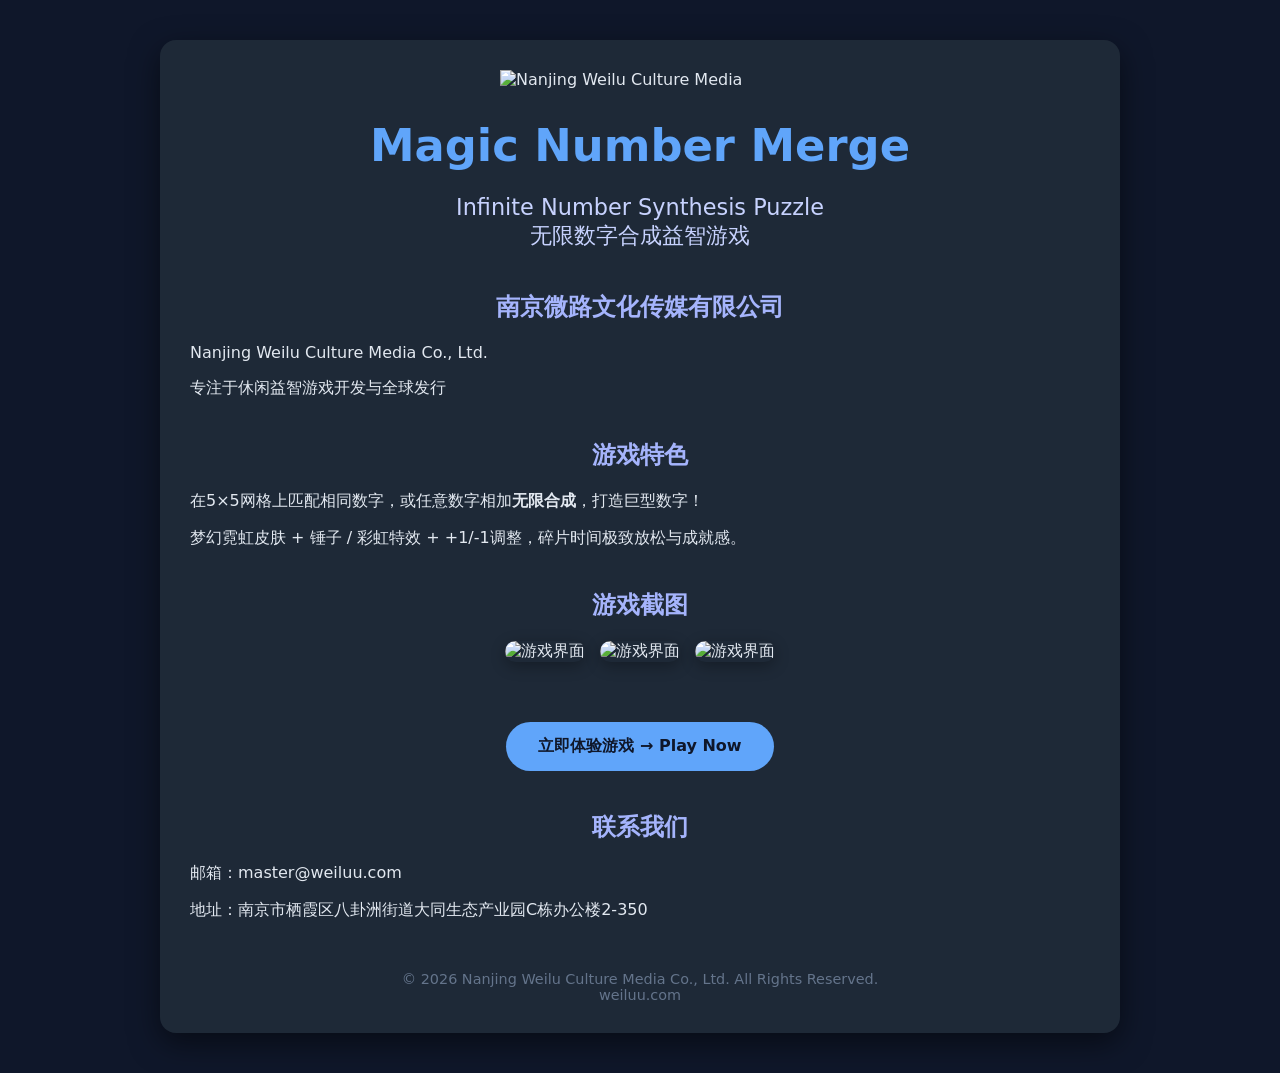
==== index.html @ 3cdf7e76 "Create index.html" ====
<!DOCTYPE html>
<html lang="zh-CN">
<head>
    <meta charset="UTF-8">
    <meta name="viewport" content="width=device-width, initial-scale=1.0">
    <title>Nanjing Weilu Culture Media Co., Ltd. | Magic Number Merge</title>
    <style>
        body { font-family: system-ui, -apple-system, sans-serif; background: #0f172a; color: #e2e8f0; margin: 0; padding: 0; }
        .container { max-width: 900px; margin: 40px auto; padding: 30px; background: #1e2937; border-radius: 16px; box-shadow: 0 10px 30px rgba(0,0,0,0.5); }
        h1 { font-size: 2.8rem; color: #60a5fa; text-align: center; margin-bottom: 10px; }
        h2 { color: #a5b4fc; text-align: center; }
        .logo { display: block; margin: 0 auto 20px; max-width: 280px; }
        .tagline { font-size: 1.4rem; text-align: center; color: #c7d2fe; margin-bottom: 30px; }
        .section { margin: 40px 0; }
        .screenshots { display: flex; gap: 15px; flex-wrap: wrap; justify-content: center; }
        .screenshot { border-radius: 12px; box-shadow: 0 4px 15px rgba(0,0,0,0.3); max-width: 220px; }
        .btn { display: inline-block; background: #60a5fa; color: #0f172a; padding: 14px 32px; border-radius: 50px; text-decoration: none; font-weight: bold; margin-top: 20px; }
    </style>
</head>
<body>
    <div class="container">
        <!-- Logo位置（请先上传Logo图片到仓库，命名为 logo.png） -->
        <img src="logo.png" alt="Nanjing Weilu Culture Media" class="logo">
        
        <h1>Magic Number Merge</h1>
        <p class="tagline">Infinite Number Synthesis Puzzle<br>无限数字合成益智游戏</p>
        
        <div class="section">
            <h2>南京微路文化传媒有限公司</h2>
            <p>Nanjing Weilu Culture Media Co., Ltd.</p>
            <p>专注于休闲益智游戏开发与全球发行</p>
        </div>
        
        <div class="section">
            <h2>游戏特色</h2>
            <p>在5×5网格上匹配相同数字，或任意数字相加<strong>无限合成</strong>，打造巨型数字！</p>
            <p>梦幻霓虹皮肤 + 锤子 / 彩虹特效 + +1/-1调整，碎片时间极致放松与成就感。</p>
        </div>
        
        <div class="section">
            <h2>游戏截图</h2>
            <div class="screenshots">
                <!-- 请把您之前的3张游戏截图上传到仓库，命名为 screenshot1.png、screenshot2.png、screenshot3.png -->
                <img src="screenshot1.png" class="screenshot" alt="游戏界面">
                <img src="screenshot2.png" class="screenshot" alt="游戏界面">
                <img src="screenshot3.png" class="screenshot" alt="游戏界面">
            </div>
        </div>
        
        <div class="section" style="text-align:center;">
            <a href="https://apps.apple.com/" class="btn" target="_blank">立即体验游戏 → Play Now</a>
        </div>
        
        <div class="section">
            <h2>联系我们</h2>
            <p>邮箱：master@weiluu.com</p>
            <p>地址：南京市栖霞区八卦洲街道大同生态产业园C栋办公楼2-350</p>
        </div>
        
        <footer style="text-align:center; margin-top:50px; color:#64748b; font-size:0.9rem;">
            © 2026 Nanjing Weilu Culture Media Co., Ltd. All Rights Reserved.<br>
            weiluu.com
        </footer>
    </div>
</body>
</html>
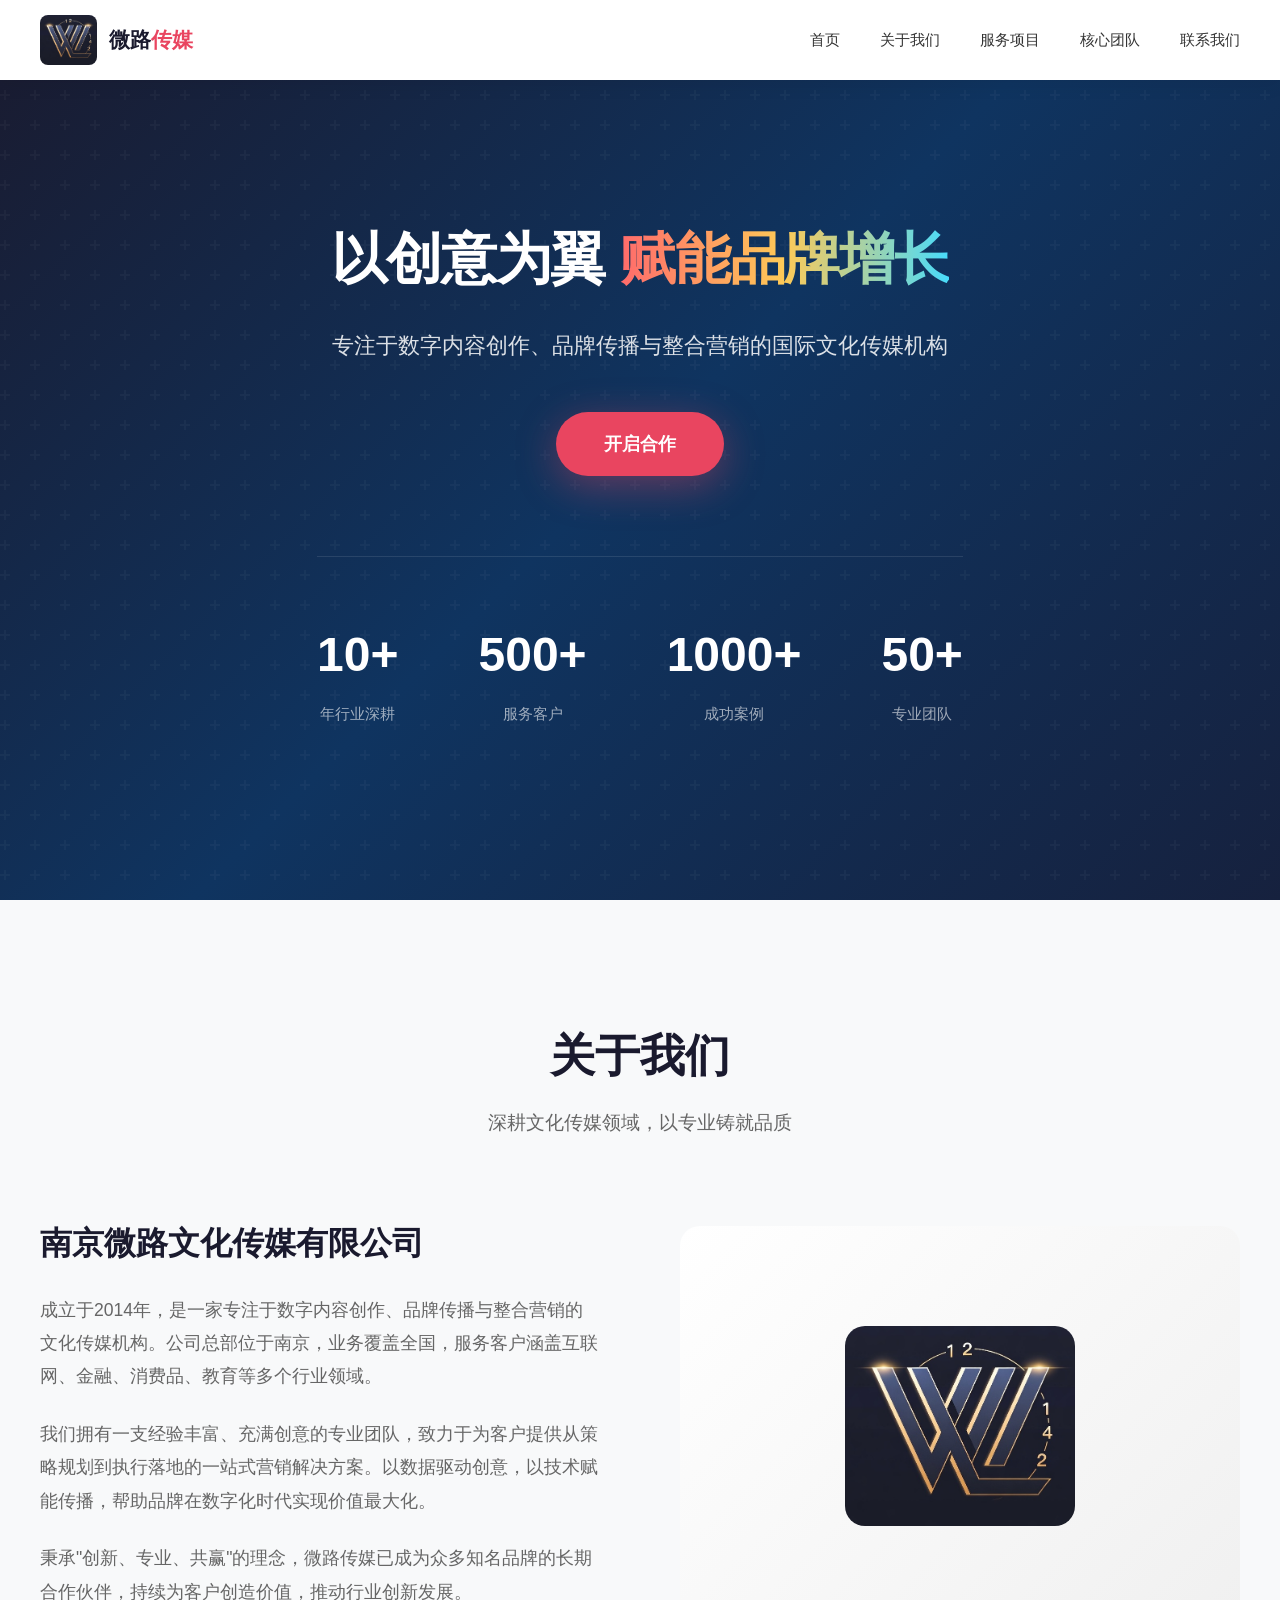
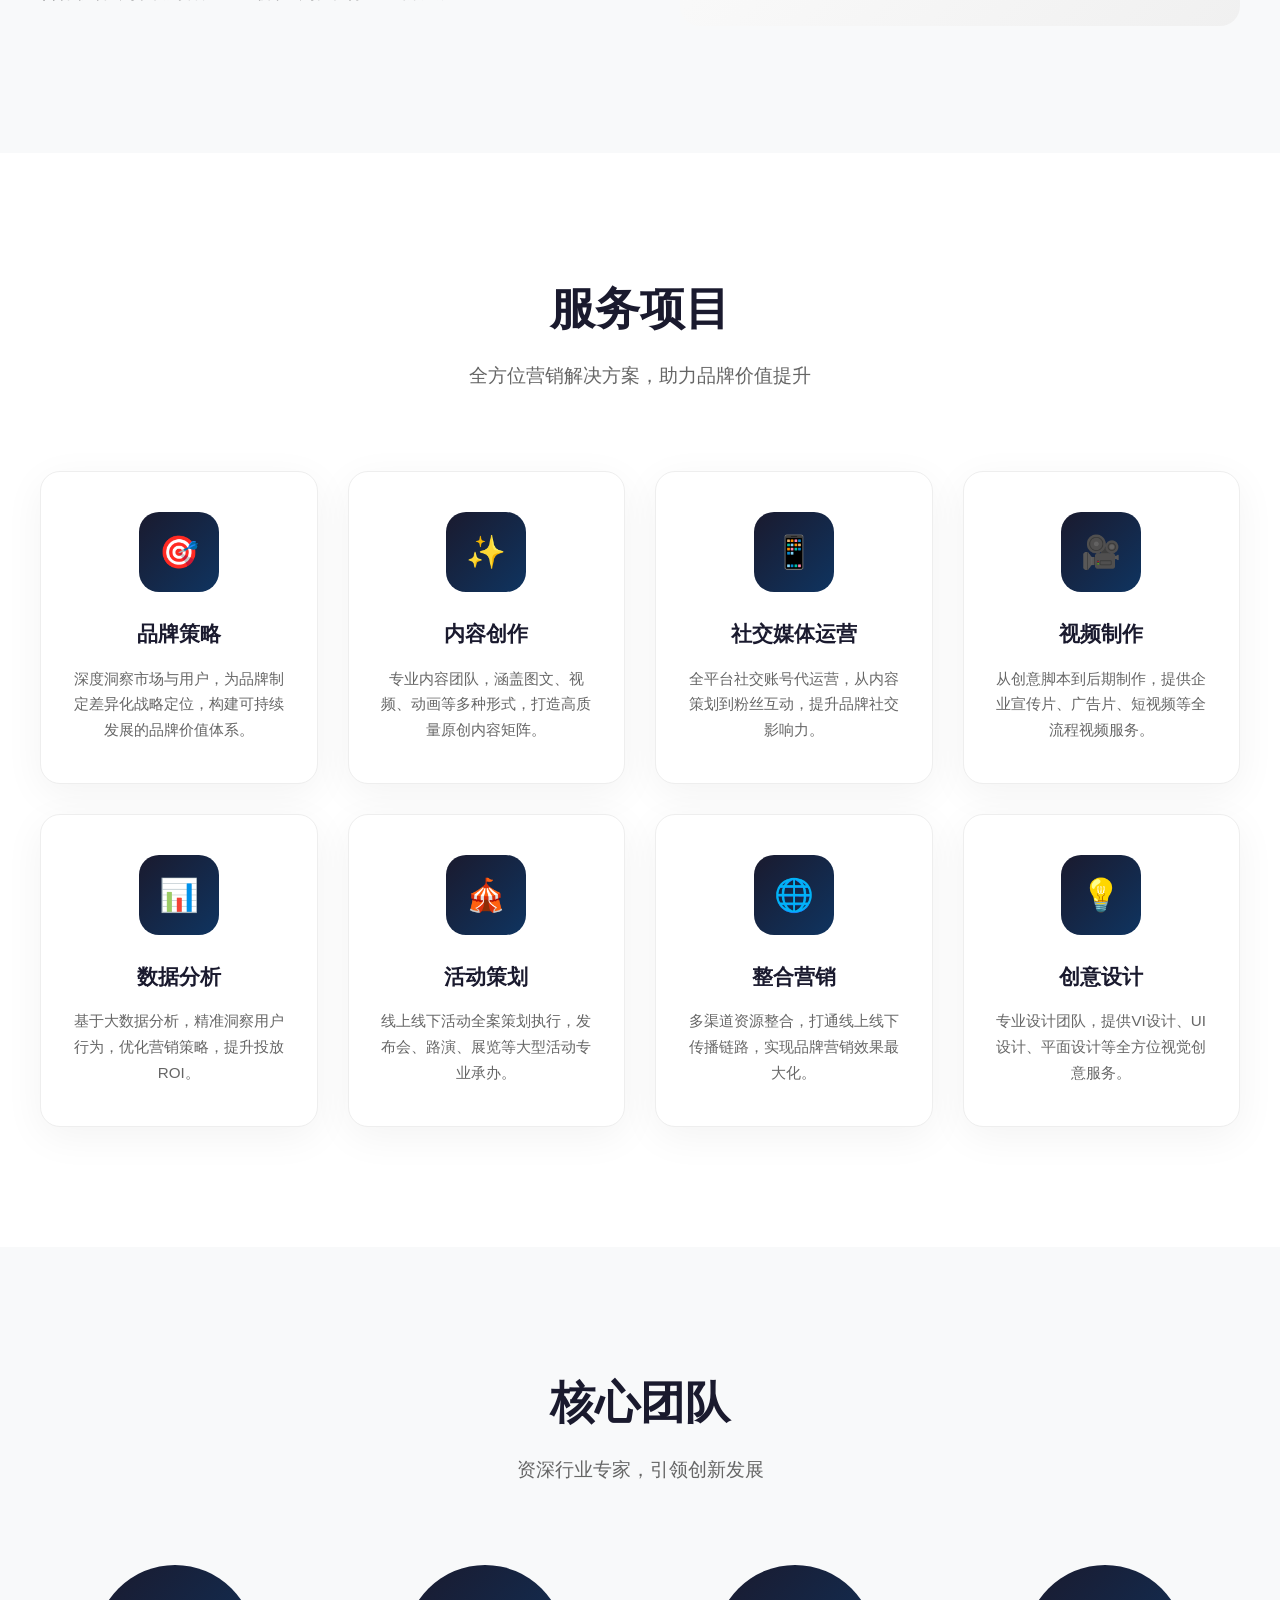
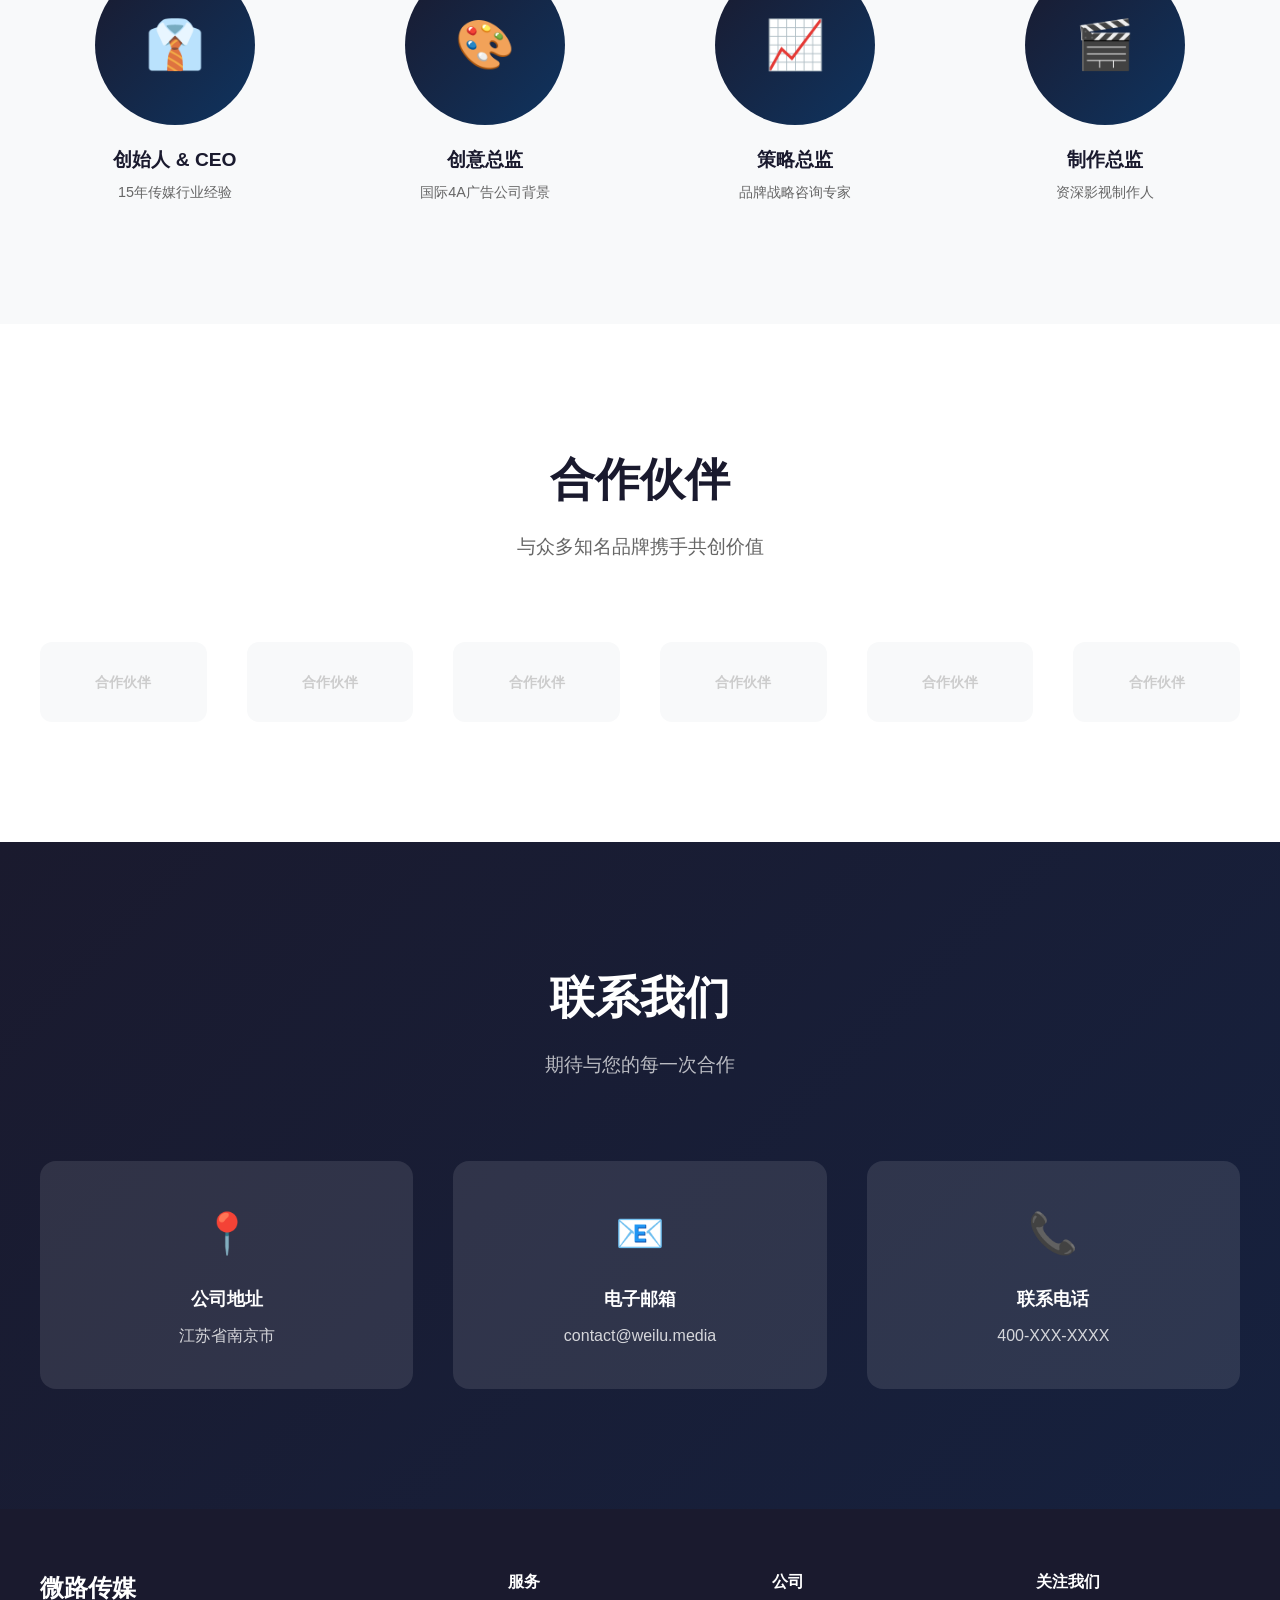
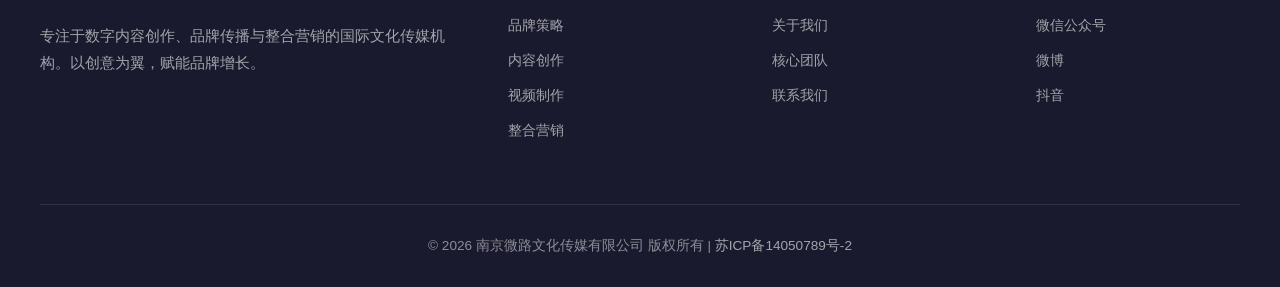
==== commit fca6a616: "Add files via upload" ====
--- a/index.html
+++ b/index.html
@@ -3,64 +3,678 @@
 <head>
     <meta charset="UTF-8">
     <meta name="viewport" content="width=device-width, initial-scale=1.0">
-    <title>Nanjing Weilu Culture Media Co., Ltd. | Magic Number Merge</title>
+    <title>南京微路文化传媒有限公司 | Weilu Media</title>
+    <meta name="description" content="南京微路文化传媒有限公司 - 专注于数字内容创作、品牌传播与整合营销的国际文化传媒机构">
+    <meta name="keywords" content="文化传媒,品牌传播,数字营销,内容创作,南京">
+    <link rel="icon" type="image/png" href="logo.png">
     <style>
-        body { font-family: system-ui, -apple-system, sans-serif; background: #0f172a; color: #e2e8f0; margin: 0; padding: 0; }
-        .container { max-width: 900px; margin: 40px auto; padding: 30px; background: #1e2937; border-radius: 16px; box-shadow: 0 10px 30px rgba(0,0,0,0.5); }
-        h1 { font-size: 2.8rem; color: #60a5fa; text-align: center; margin-bottom: 10px; }
-        h2 { color: #a5b4fc; text-align: center; }
-        .logo { display: block; margin: 0 auto 20px; max-width: 280px; }
-        .tagline { font-size: 1.4rem; text-align: center; color: #c7d2fe; margin-bottom: 30px; }
-        .section { margin: 40px 0; }
-        .screenshots { display: flex; gap: 15px; flex-wrap: wrap; justify-content: center; }
-        .screenshot { border-radius: 12px; box-shadow: 0 4px 15px rgba(0,0,0,0.3); max-width: 220px; }
-        .btn { display: inline-block; background: #60a5fa; color: #0f172a; padding: 14px 32px; border-radius: 50px; text-decoration: none; font-weight: bold; margin-top: 20px; }
+        * {
+            margin: 0;
+            padding: 0;
+            box-sizing: border-box;
+        }
+        :root {
+            --primary: #1a1a2e;
+            --secondary: #16213e;
+            --accent: #0f3460;
+            --highlight: #e94560;
+            --text: #333;
+            --text-light: #666;
+            --white: #fff;
+            --gray-bg: #f8f9fa;
+        }
+        html {
+            scroll-behavior: smooth;
+        }
+        body {
+            font-family: -apple-system, BlinkMacSystemFont, "Segoe UI", "PingFang SC", "Hiragino Sans GB", "Microsoft YaHei", sans-serif;
+            color: var(--text);
+            line-height: 1.6;
+        }
+        /* Header */
+        header {
+            background: var(--white);
+            box-shadow: 0 2px 20px rgba(0,0,0,0.08);
+            position: fixed;
+            width: 100%;
+            top: 0;
+            z-index: 1000;
+        }
+        .header-inner {
+            max-width: 1400px;
+            margin: 0 auto;
+            padding: 0 40px;
+            display: flex;
+            justify-content: space-between;
+            align-items: center;
+            height: 80px;
+        }
+        .logo-area {
+            display: flex;
+            align-items: center;
+            gap: 12px;
+        }
+        .logo-area img {
+            height: 50px;
+            width: auto;
+            border-radius: 8px;
+        }
+        .logo-text {
+            font-size: 1.3rem;
+            font-weight: 700;
+            color: var(--primary);
+        }
+        .logo-text span {
+            color: var(--highlight);
+        }
+        nav {
+            display: flex;
+            gap: 40px;
+        }
+        nav a {
+            text-decoration: none;
+            color: var(--text);
+            font-weight: 500;
+            font-size: 0.95rem;
+            transition: color 0.3s;
+        }
+        nav a:hover {
+            color: var(--highlight);
+        }
+        /* Hero */
+        .hero {
+            background: linear-gradient(135deg, var(--primary) 0%, var(--accent) 50%, var(--secondary) 100%);
+            min-height: 100vh;
+            display: flex;
+            align-items: center;
+            justify-content: center;
+            text-align: center;
+            padding: 120px 40px 80px;
+            position: relative;
+            overflow: hidden;
+        }
+        .hero::before {
+            content: '';
+            position: absolute;
+            top: 0;
+            left: 0;
+            right: 0;
+            bottom: 0;
+            background: url("data:image/svg+xml,%3Csvg width='60' height='60' viewBox='0 0 60 60' xmlns='http://www.w3.org/2000/svg'%3E%3Cg fill='none' fill-rule='evenodd'%3E%3Cg fill='%23ffffff' fill-opacity='0.03'%3E%3Cpath d='M36 34v-4h-2v4h-4v2h4v4h2v-4h4v-2h-4zm0-30V0h-2v4h-4v2h4v4h2V6h4V4h-4zM6 34v-4H4v4H0v2h4v4h2v-4h4v-2H6zM6 4V0H4v4H0v2h4v4h2V6h4V4H6z'/%3E%3C/g%3E%3C/g%3E%3C/svg%3E");
+        }
+        .hero-content {
+            position: relative;
+            z-index: 1;
+            max-width: 900px;
+        }
+        .hero h1 {
+            color: var(--white);
+            font-size: 3.5rem;
+            font-weight: 800;
+            margin-bottom: 1.5rem;
+            letter-spacing: -0.02em;
+        }
+        .hero h1 span {
+            background: linear-gradient(90deg, #ff6b6b, #feca57, #48dbfb);
+            -webkit-background-clip: text;
+            -webkit-text-fill-color: transparent;
+            background-clip: text;
+        }
+        .hero p {
+            color: rgba(255,255,255,0.85);
+            font-size: 1.4rem;
+            margin-bottom: 3rem;
+            font-weight: 300;
+        }
+        .hero-btn {
+            display: inline-block;
+            background: var(--highlight);
+            color: var(--white);
+            padding: 18px 48px;
+            border-radius: 50px;
+            text-decoration: none;
+            font-weight: 600;
+            font-size: 1.1rem;
+            transition: all 0.3s;
+            box-shadow: 0 10px 40px rgba(233,69,96,0.4);
+        }
+        .hero-btn:hover {
+            transform: translateY(-3px);
+            box-shadow: 0 15px 50px rgba(233,69,96,0.5);
+        }
+        .hero-stats {
+            display: flex;
+            justify-content: center;
+            gap: 80px;
+            margin-top: 80px;
+            padding-top: 60px;
+            border-top: 1px solid rgba(255,255,255,0.1);
+        }
+        .stat {
+            text-align: center;
+        }
+        .stat-number {
+            color: var(--white);
+            font-size: 3rem;
+            font-weight: 800;
+        }
+        .stat-label {
+            color: rgba(255,255,255,0.6);
+            font-size: 0.95rem;
+            margin-top: 8px;
+        }
+        /* Sections */
+        section {
+            padding: 120px 40px;
+        }
+        .section-inner {
+            max-width: 1400px;
+            margin: 0 auto;
+        }
+        .section-header {
+            text-align: center;
+            margin-bottom: 80px;
+        }
+        .section-header h2 {
+            font-size: 2.8rem;
+            color: var(--primary);
+            margin-bottom: 1rem;
+            font-weight: 800;
+        }
+        .section-header p {
+            color: var(--text-light);
+            font-size: 1.2rem;
+            max-width: 600px;
+            margin: 0 auto;
+        }
+        /* About */
+        .about {
+            background: var(--gray-bg);
+        }
+        .about-grid {
+            display: grid;
+            grid-template-columns: 1fr 1fr;
+            gap: 80px;
+            align-items: center;
+        }
+        .about-content h3 {
+            font-size: 2rem;
+            color: var(--primary);
+            margin-bottom: 1.5rem;
+        }
+        .about-content p {
+            color: var(--text-light);
+            font-size: 1.1rem;
+            margin-bottom: 1.5rem;
+            line-height: 1.9;
+        }
+        .about-image {
+            background: linear-gradient(135deg, var(--primary), var(--accent));
+            border-radius: 20px;
+            height: 400px;
+            display: flex;
+            align-items: center;
+            justify-content: center;
+            color: var(--white);
+            font-size: 4rem;
+        }
+        /* Services */
+        .services-grid {
+            display: grid;
+            grid-template-columns: repeat(4, 1fr);
+            gap: 30px;
+        }
+        .service-card {
+            background: var(--white);
+            border-radius: 20px;
+            padding: 40px 30px;
+            text-align: center;
+            box-shadow: 0 10px 40px rgba(0,0,0,0.05);
+            transition: all 0.3s;
+            border: 1px solid #eee;
+        }
+        .service-card:hover {
+            transform: translateY(-10px);
+            box-shadow: 0 20px 60px rgba(0,0,0,0.1);
+        }
+        .service-icon {
+            width: 80px;
+            height: 80px;
+            background: linear-gradient(135deg, var(--primary), var(--accent));
+            border-radius: 20px;
+            display: flex;
+            align-items: center;
+            justify-content: center;
+            margin: 0 auto 25px;
+            font-size: 2rem;
+        }
+        .service-card h3 {
+            font-size: 1.3rem;
+            color: var(--primary);
+            margin-bottom: 15px;
+        }
+        .service-card p {
+            color: var(--text-light);
+            font-size: 0.95rem;
+            line-height: 1.7;
+        }
+        /* Team */
+        .team {
+            background: var(--gray-bg);
+        }
+        .team-grid {
+            display: grid;
+            grid-template-columns: repeat(4, 1fr);
+            gap: 40px;
+        }
+        .team-card {
+            text-align: center;
+        }
+        .team-avatar {
+            width: 160px;
+            height: 160px;
+            border-radius: 50%;
+            background: linear-gradient(135deg, var(--primary), var(--accent));
+            margin: 0 auto 20px;
+            display: flex;
+            align-items: center;
+            justify-content: center;
+            font-size: 3rem;
+            color: var(--white);
+        }
+        .team-card h4 {
+            font-size: 1.2rem;
+            color: var(--primary);
+            margin-bottom: 5px;
+        }
+        .team-card p {
+            color: var(--text-light);
+            font-size: 0.9rem;
+        }
+        /* Clients */
+        .clients-grid {
+            display: grid;
+            grid-template-columns: repeat(6, 1fr);
+            gap: 40px;
+            align-items: center;
+        }
+        .client-logo {
+            background: var(--gray-bg);
+            border-radius: 12px;
+            height: 80px;
+            display: flex;
+            align-items: center;
+            justify-content: center;
+            color: #ccc;
+            font-weight: 600;
+            font-size: 0.85rem;
+        }
+        /* Contact */
+        .contact {
+            background: linear-gradient(135deg, var(--primary), var(--secondary));
+        }
+        .contact .section-header h2 {
+            color: var(--white);
+        }
+        .contact .section-header p {
+            color: rgba(255,255,255,0.7);
+        }
+        .contact-grid {
+            display: grid;
+            grid-template-columns: repeat(3, 1fr);
+            gap: 40px;
+        }
+        .contact-item {
+            background: rgba(255,255,255,0.1);
+            border-radius: 16px;
+            padding: 40px 30px;
+            text-align: center;
+        }
+        .contact-icon {
+            font-size: 2.5rem;
+            margin-bottom: 20px;
+        }
+        .contact-item h4 {
+            color: var(--white);
+            font-size: 1.1rem;
+            margin-bottom: 10px;
+        }
+        .contact-item p {
+            color: rgba(255,255,255,0.8);
+            font-size: 1rem;
+        }
+        .contact-item a {
+            color: rgba(255,255,255,0.8);
+            text-decoration: none;
+        }
+        .contact-item a:hover {
+            color: var(--white);
+        }
+        /* Footer */
+        footer {
+            background: var(--primary);
+            padding: 60px 40px 30px;
+        }
+        .footer-inner {
+            max-width: 1400px;
+            margin: 0 auto;
+        }
+        .footer-grid {
+            display: grid;
+            grid-template-columns: 2fr 1fr 1fr 1fr;
+            gap: 60px;
+            margin-bottom: 50px;
+        }
+        .footer-brand h3 {
+            color: var(--white);
+            font-size: 1.5rem;
+            margin-bottom: 15px;
+        }
+        .footer-brand p {
+            color: rgba(255,255,255,0.6);
+            font-size: 0.95rem;
+            line-height: 1.8;
+        }
+        .footer-links h4 {
+            color: var(--white);
+            font-size: 1rem;
+            margin-bottom: 20px;
+        }
+        .footer-links a {
+            display: block;
+            color: rgba(255,255,255,0.6);
+            text-decoration: none;
+            margin-bottom: 12px;
+            font-size: 0.9rem;
+            transition: color 0.3s;
+        }
+        .footer-links a:hover {
+            color: var(--white);
+        }
+        .footer-bottom {
+            border-top: 1px solid rgba(255,255,255,0.1);
+            padding-top: 30px;
+            text-align: center;
+        }
+        .footer-bottom p {
+            color: rgba(255,255,255,0.5);
+            font-size: 0.85rem;
+        }
+        .footer-bottom a {
+            color: rgba(255,255,255,0.6);
+            text-decoration: none;
+        }
+        .footer-bottom a:hover {
+            color: var(--white);
+        }
+        /* Responsive */
+        @media (max-width: 1024px) {
+            .services-grid, .team-grid {
+                grid-template-columns: repeat(2, 1fr);
+            }
+            .clients-grid {
+                grid-template-columns: repeat(3, 1fr);
+            }
+            .footer-grid {
+                grid-template-columns: repeat(2, 1fr);
+            }
+        }
+        @media (max-width: 768px) {
+            .header-inner {
+                padding: 0 20px;
+            }
+            nav {
+                display: none;
+            }
+            .hero h1 {
+                font-size: 2.2rem;
+            }
+            .hero p {
+                font-size: 1.1rem;
+            }
+            .hero-stats {
+                flex-direction: column;
+                gap: 30px;
+            }
+            section {
+                padding: 80px 20px;
+            }
+            .about-grid {
+                grid-template-columns: 1fr;
+                gap: 40px;
+            }
+            .services-grid, .team-grid, .contact-grid {
+                grid-template-columns: 1fr;
+            }
+            .clients-grid {
+                grid-template-columns: repeat(2, 1fr);
+            }
+            .footer-grid {
+                grid-template-columns: 1fr;
+                gap: 30px;
+            }
+        }
     </style>
 </head>
 <body>
-    <div class="container">
-        <!-- Logo位置（请先上传Logo图片到仓库，命名为 logo.png） -->
-        <img src="logo.png" alt="Nanjing Weilu Culture Media" class="logo">
-        
-        <h1>Magic Number Merge</h1>
-        <p class="tagline">Infinite Number Synthesis Puzzle<br>无限数字合成益智游戏</p>
-        
-        <div class="section">
-            <h2>南京微路文化传媒有限公司</h2>
-            <p>Nanjing Weilu Culture Media Co., Ltd.</p>
-            <p>专注于休闲益智游戏开发与全球发行</p>
-        </div>
-        
-        <div class="section">
-            <h2>游戏特色</h2>
-            <p>在5×5网格上匹配相同数字，或任意数字相加<strong>无限合成</strong>，打造巨型数字！</p>
-            <p>梦幻霓虹皮肤 + 锤子 / 彩虹特效 + +1/-1调整，碎片时间极致放松与成就感。</p>
-        </div>
-        
-        <div class="section">
-            <h2>游戏截图</h2>
-            <div class="screenshots">
-                <!-- 请把您之前的3张游戏截图上传到仓库，命名为 screenshot1.png、screenshot2.png、screenshot3.png -->
-                <img src="screenshot1.png" class="screenshot" alt="游戏界面">
-                <img src="screenshot2.png" class="screenshot" alt="游戏界面">
-                <img src="screenshot3.png" class="screenshot" alt="游戏界面">
-            </div>
-        </div>
-        
-        <div class="section" style="text-align:center;">
-            <a href="https://apps.apple.com/" class="btn" target="_blank">立即体验游戏 → Play Now</a>
-        </div>
-        
-        <div class="section">
-            <h2>联系我们</h2>
-            <p>邮箱：master@weiluu.com</p>
-            <p>地址：南京市栖霞区八卦洲街道大同生态产业园C栋办公楼2-350</p>
-        </div>
-        
-        <footer style="text-align:center; margin-top:50px; color:#64748b; font-size:0.9rem;">
-            © 2026 Nanjing Weilu Culture Media Co., Ltd. All Rights Reserved.<br>
-            weiluu.com
-        </footer>
-    </div>
+    <header>
+        <div class="header-inner">
+            <div class="logo-area">
+                <img src="logo.png" alt="微路传媒" onerror="this.style.display='none'">
+                <div class="logo-text">微路<span>传媒</span></div>
+            </div>
+            <nav>
+                <a href="#home">首页</a>
+                <a href="#about">关于我们</a>
+                <a href="#services">服务项目</a>
+                <a href="#team">核心团队</a>
+                <a href="#contact">联系我们</a>
+            </nav>
+        </div>
+    </header>
+
+    <section class="hero" id="home">
+        <div class="hero-content">
+            <h1>以创意为翼 <span>赋能品牌增长</span></h1>
+            <p>专注于数字内容创作、品牌传播与整合营销的国际文化传媒机构</p>
+            <a href="#contact" class="hero-btn">开启合作</a>
+            <div class="hero-stats">
+                <div class="stat">
+                    <div class="stat-number">10+</div>
+                    <div class="stat-label">年行业深耕</div>
+                </div>
+                <div class="stat">
+                    <div class="stat-number">500+</div>
+                    <div class="stat-label">服务客户</div>
+                </div>
+                <div class="stat">
+                    <div class="stat-number">1000+</div>
+                    <div class="stat-label">成功案例</div>
+                </div>
+                <div class="stat">
+                    <div class="stat-number">50+</div>
+                    <div class="stat-label">专业团队</div>
+                </div>
+            </div>
+        </div>
+    </section>
+
+    <section class="about" id="about">
+        <div class="section-inner">
+            <div class="section-header">
+                <h2>关于我们</h2>
+                <p>深耕文化传媒领域，以专业铸就品质</p>
+            </div>
+            <div class="about-grid">
+                <div class="about-content">
+                    <h3>南京微路文化传媒有限公司</h3>
+                    <p>成立于2014年，是一家专注于数字内容创作、品牌传播与整合营销的文化传媒机构。公司总部位于南京，业务覆盖全国，服务客户涵盖互联网、金融、消费品、教育等多个行业领域。</p>
+                    <p>我们拥有一支经验丰富、充满创意的专业团队，致力于为客户提供从策略规划到执行落地的一站式营销解决方案。以数据驱动创意，以技术赋能传播，帮助品牌在数字化时代实现价值最大化。</p>
+                    <p>秉承"创新、专业、共赢"的理念，微路传媒已成为众多知名品牌的长期合作伙伴，持续为客户创造价值，推动行业创新发展。</p>
+                </div>
+                <div class="about-image" style="background: linear-gradient(135deg, #fff, #f0f0f0);">
+                    <img src="logo.png" alt="微路传媒" style="height: 200px; border-radius: 20px;">
+                </div>
+            </div>
+        </div>
+    </section>
+
+    <section class="services" id="services">
+        <div class="section-inner">
+            <div class="section-header">
+                <h2>服务项目</h2>
+                <p>全方位营销解决方案，助力品牌价值提升</p>
+            </div>
+            <div class="services-grid">
+                <div class="service-card">
+                    <div class="service-icon">🎯</div>
+                    <h3>品牌策略</h3>
+                    <p>深度洞察市场与用户，为品牌制定差异化战略定位，构建可持续发展的品牌价值体系。</p>
+                </div>
+                <div class="service-card">
+                    <div class="service-icon">✨</div>
+                    <h3>内容创作</h3>
+                    <p>专业内容团队，涵盖图文、视频、动画等多种形式，打造高质量原创内容矩阵。</p>
+                </div>
+                <div class="service-card">
+                    <div class="service-icon">📱</div>
+                    <h3>社交媒体运营</h3>
+                    <p>全平台社交账号代运营，从内容策划到粉丝互动，提升品牌社交影响力。</p>
+                </div>
+                <div class="service-card">
+                    <div class="service-icon">🎥</div>
+                    <h3>视频制作</h3>
+                    <p>从创意脚本到后期制作，提供企业宣传片、广告片、短视频等全流程视频服务。</p>
+                </div>
+                <div class="service-card">
+                    <div class="service-icon">📊</div>
+                    <h3>数据分析</h3>
+                    <p>基于大数据分析，精准洞察用户行为，优化营销策略，提升投放ROI。</p>
+                </div>
+                <div class="service-card">
+                    <div class="service-icon">🎪</div>
+                    <h3>活动策划</h3>
+                    <p>线上线下活动全案策划执行，发布会、路演、展览等大型活动专业承办。</p>
+                </div>
+                <div class="service-card">
+                    <div class="service-icon">🌐</div>
+                    <h3>整合营销</h3>
+                    <p>多渠道资源整合，打通线上线下传播链路，实现品牌营销效果最大化。</p>
+                </div>
+                <div class="service-card">
+                    <div class="service-icon">💡</div>
+                    <h3>创意设计</h3>
+                    <p>专业设计团队，提供VI设计、UI设计、平面设计等全方位视觉创意服务。</p>
+                </div>
+            </div>
+        </div>
+    </section>
+
+    <section class="team" id="team">
+        <div class="section-inner">
+            <div class="section-header">
+                <h2>核心团队</h2>
+                <p>资深行业专家，引领创新发展</p>
+            </div>
+            <div class="team-grid">
+                <div class="team-card">
+                    <div class="team-avatar">👔</div>
+                    <h4>创始人 & CEO</h4>
+                    <p>15年传媒行业经验</p>
+                </div>
+                <div class="team-card">
+                    <div class="team-avatar">🎨</div>
+                    <h4>创意总监</h4>
+                    <p>国际4A广告公司背景</p>
+                </div>
+                <div class="team-card">
+                    <div class="team-avatar">📈</div>
+                    <h4>策略总监</h4>
+                    <p>品牌战略咨询专家</p>
+                </div>
+                <div class="team-card">
+                    <div class="team-avatar">🎬</div>
+                    <h4>制作总监</h4>
+                    <p>资深影视制作人</p>
+                </div>
+            </div>
+        </div>
+    </section>
+
+    <section class="clients">
+        <div class="section-inner">
+            <div class="section-header">
+                <h2>合作伙伴</h2>
+                <p>与众多知名品牌携手共创价值</p>
+            </div>
+            <div class="clients-grid">
+                <div class="client-logo">合作伙伴</div>
+                <div class="client-logo">合作伙伴</div>
+                <div class="client-logo">合作伙伴</div>
+                <div class="client-logo">合作伙伴</div>
+                <div class="client-logo">合作伙伴</div>
+                <div class="client-logo">合作伙伴</div>
+            </div>
+        </div>
+    </section>
+
+    <section class="contact" id="contact">
+        <div class="section-inner">
+            <div class="section-header">
+                <h2>联系我们</h2>
+                <p>期待与您的每一次合作</p>
+            </div>
+            <div class="contact-grid">
+                <div class="contact-item">
+                    <div class="contact-icon">📍</div>
+                    <h4>公司地址</h4>
+                    <p>江苏省南京市</p>
+                </div>
+                <div class="contact-item">
+                    <div class="contact-icon">📧</div>
+                    <h4>电子邮箱</h4>
+                    <p>contact@weilu.media</p>
+                </div>
+                <div class="contact-item">
+                    <div class="contact-icon">📞</div>
+                    <h4>联系电话</h4>
+                    <p>400-XXX-XXXX</p>
+                </div>
+            </div>
+        </div>
+    </section>
+
+    <footer>
+        <div class="footer-inner">
+            <div class="footer-grid">
+                <div class="footer-brand">
+                    <h3>微路传媒</h3>
+                    <p>专注于数字内容创作、品牌传播与整合营销的国际文化传媒机构。以创意为翼，赋能品牌增长。</p>
+                </div>
+                <div class="footer-links">
+                    <h4>服务</h4>
+                    <a href="#services">品牌策略</a>
+                    <a href="#services">内容创作</a>
+                    <a href="#services">视频制作</a>
+                    <a href="#services">整合营销</a>
+                </div>
+                <div class="footer-links">
+                    <h4>公司</h4>
+                    <a href="#about">关于我们</a>
+                    <a href="#team">核心团队</a>
+                    <a href="#contact">联系我们</a>
+                </div>
+                <div class="footer-links">
+                    <h4>关注我们</h4>
+                    <a href="#">微信公众号</a>
+                    <a href="#">微博</a>
+                    <a href="#">抖音</a>
+                </div>
+            </div>
+            <div class="footer-bottom">
+                <p>© 2026 南京微路文化传媒有限公司 版权所有 | <a href="https://beian.miit.gov.cn/" target="_blank">苏ICP备14050789号-2</a></p>
+            </div>
+        </div>
+    </footer>
 </body>
-</html>
+</html>
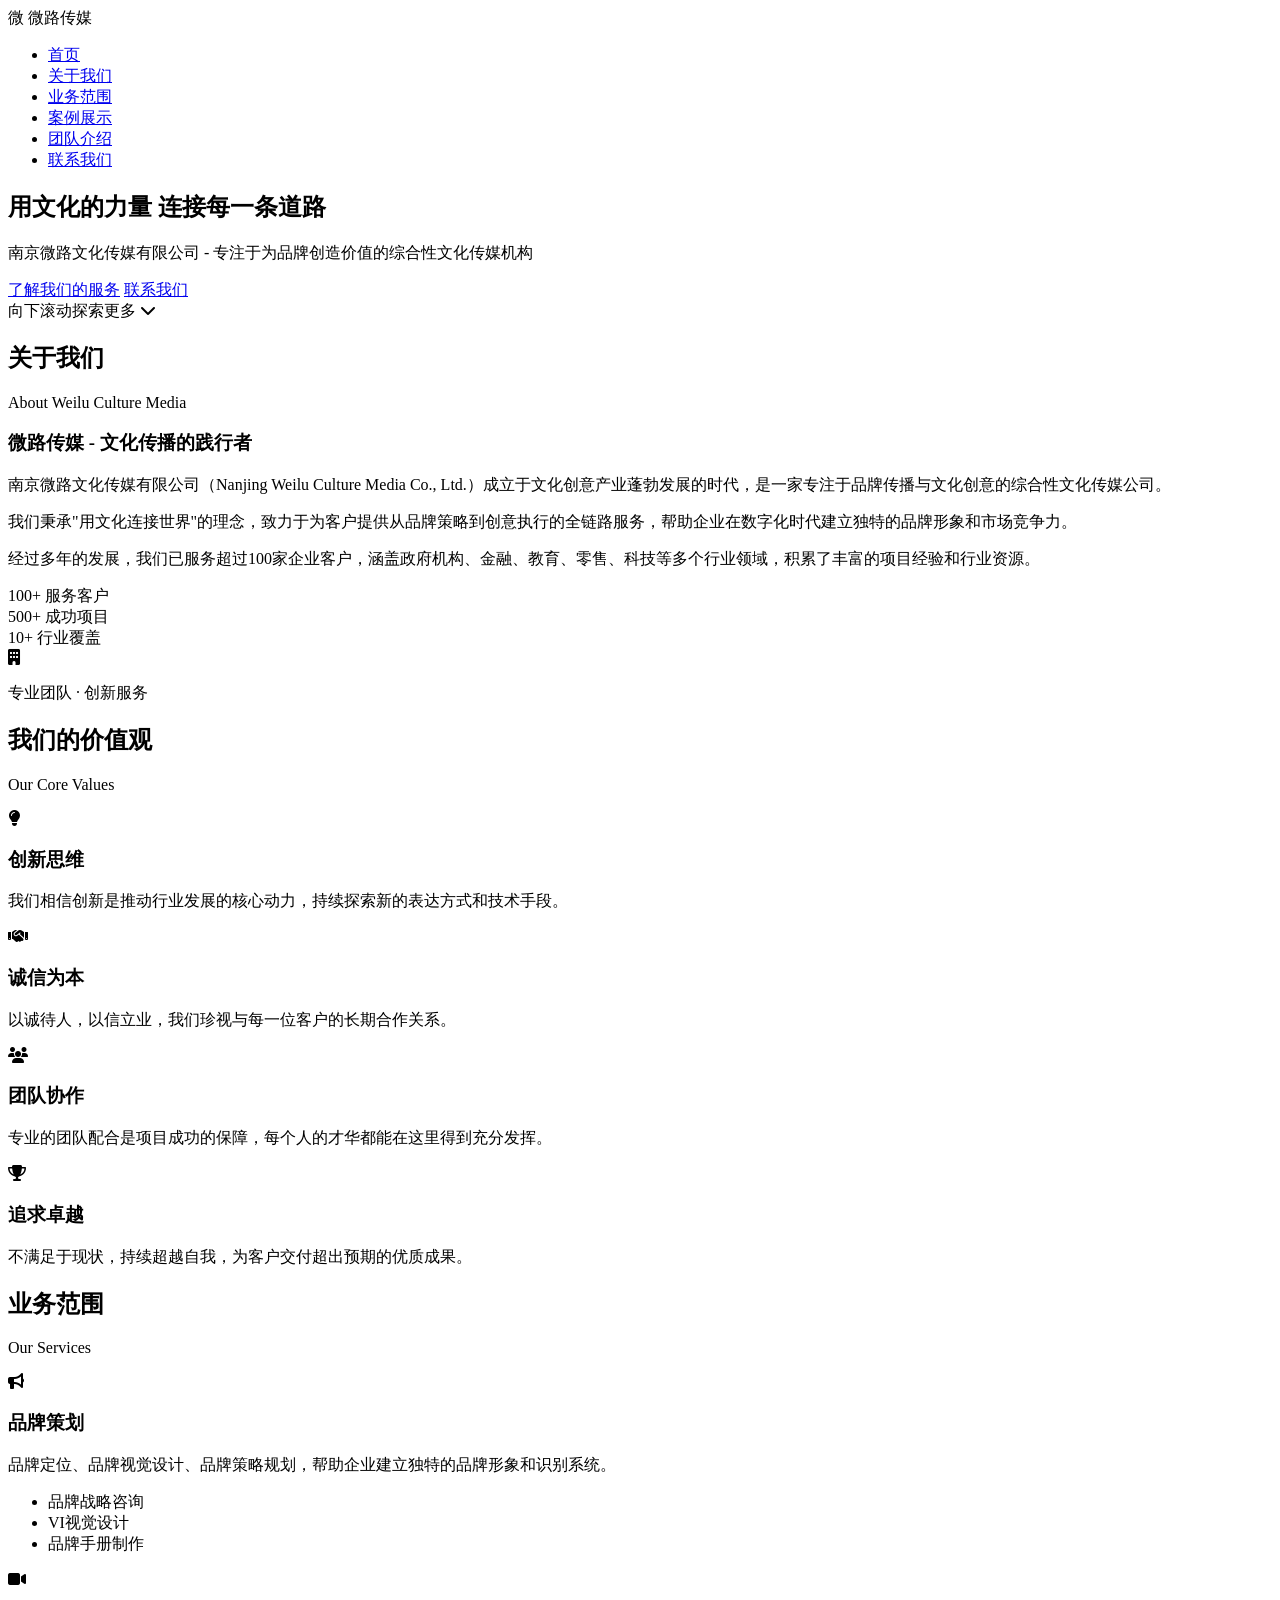
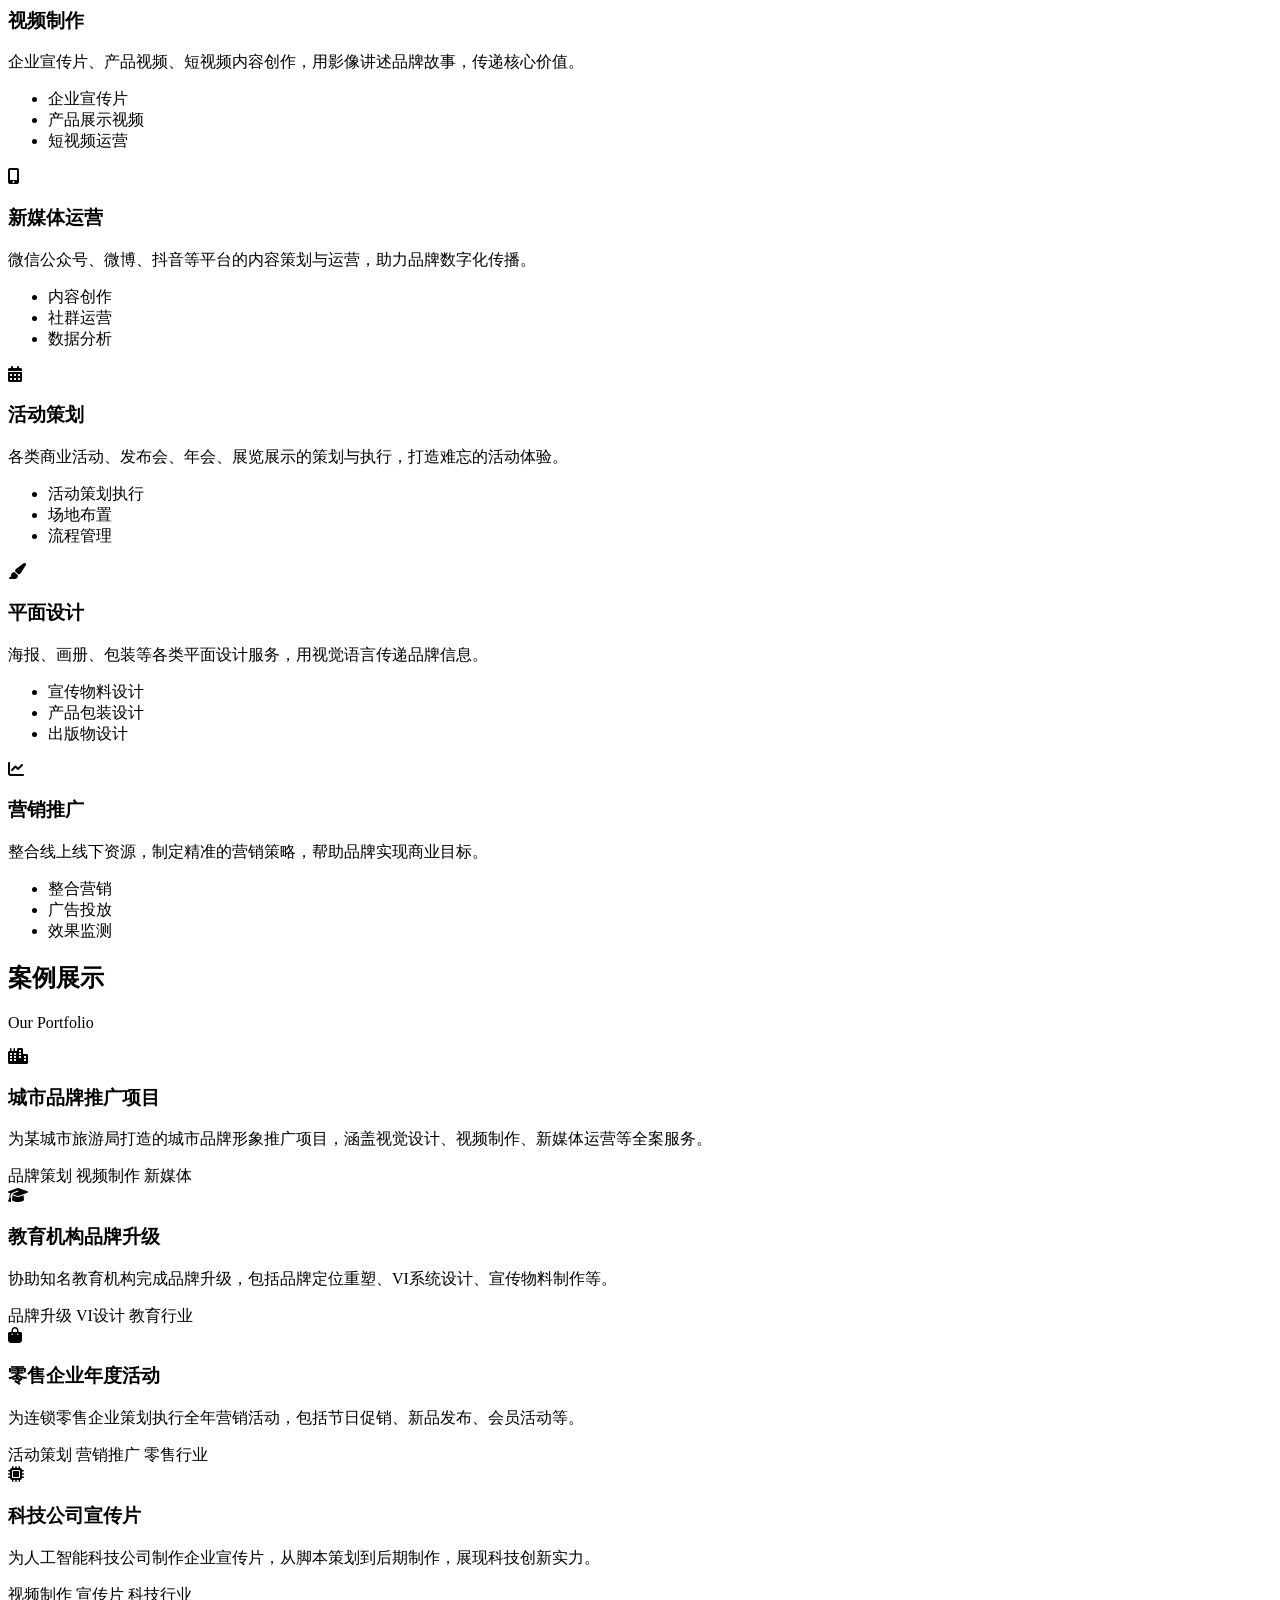
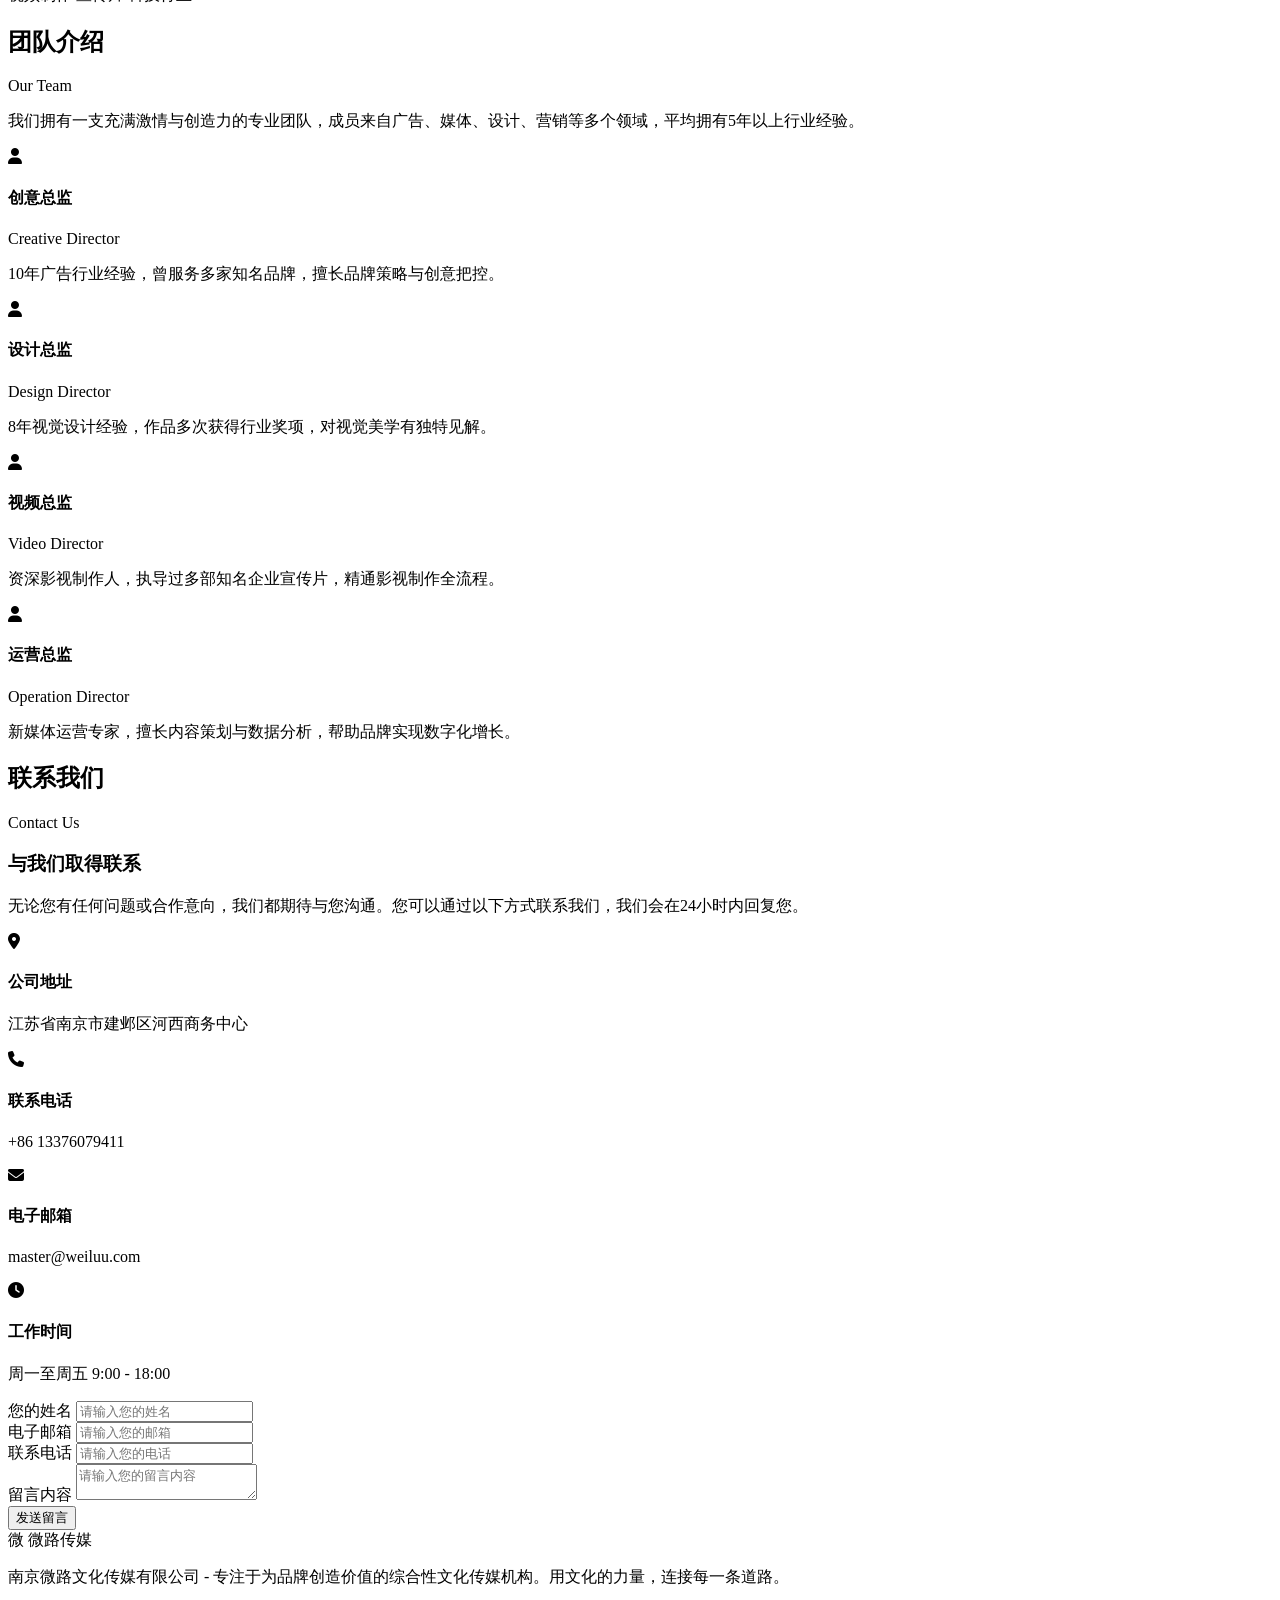
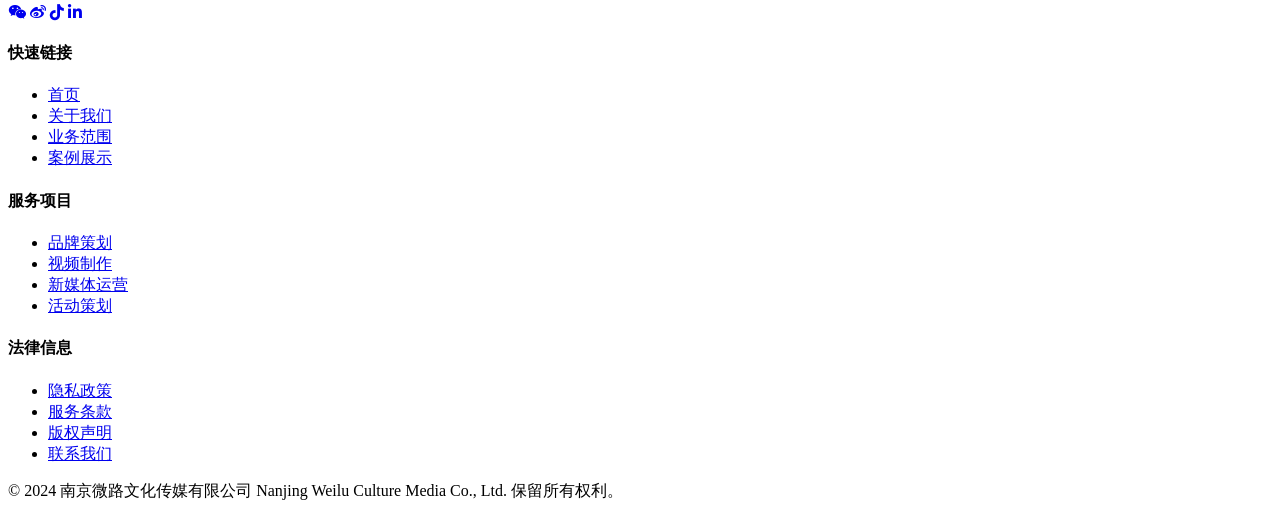
==== commit 5acd7d22: "Update index.html" ====
--- a/index.html
+++ b/index.html
@@ -3,678 +3,472 @@
 <head>
     <meta charset="UTF-8">
     <meta name="viewport" content="width=device-width, initial-scale=1.0">
-    <title>南京微路文化传媒有限公司 | Weilu Media</title>
-    <meta name="description" content="南京微路文化传媒有限公司 - 专注于数字内容创作、品牌传播与整合营销的国际文化传媒机构">
-    <meta name="keywords" content="文化传媒,品牌传播,数字营销,内容创作,南京">
-    <link rel="icon" type="image/png" href="logo.png">
-    <style>
-        * {
-            margin: 0;
-            padding: 0;
-            box-sizing: border-box;
-        }
-        :root {
-            --primary: #1a1a2e;
-            --secondary: #16213e;
-            --accent: #0f3460;
-            --highlight: #e94560;
-            --text: #333;
-            --text-light: #666;
-            --white: #fff;
-            --gray-bg: #f8f9fa;
-        }
-        html {
-            scroll-behavior: smooth;
-        }
-        body {
-            font-family: -apple-system, BlinkMacSystemFont, "Segoe UI", "PingFang SC", "Hiragino Sans GB", "Microsoft YaHei", sans-serif;
-            color: var(--text);
-            line-height: 1.6;
-        }
-        /* Header */
-        header {
-            background: var(--white);
-            box-shadow: 0 2px 20px rgba(0,0,0,0.08);
-            position: fixed;
-            width: 100%;
-            top: 0;
-            z-index: 1000;
-        }
-        .header-inner {
-            max-width: 1400px;
-            margin: 0 auto;
-            padding: 0 40px;
-            display: flex;
-            justify-content: space-between;
-            align-items: center;
-            height: 80px;
-        }
-        .logo-area {
-            display: flex;
-            align-items: center;
-            gap: 12px;
-        }
-        .logo-area img {
-            height: 50px;
-            width: auto;
-            border-radius: 8px;
-        }
-        .logo-text {
-            font-size: 1.3rem;
-            font-weight: 700;
-            color: var(--primary);
-        }
-        .logo-text span {
-            color: var(--highlight);
-        }
-        nav {
-            display: flex;
-            gap: 40px;
-        }
-        nav a {
-            text-decoration: none;
-            color: var(--text);
-            font-weight: 500;
-            font-size: 0.95rem;
-            transition: color 0.3s;
-        }
-        nav a:hover {
-            color: var(--highlight);
-        }
-        /* Hero */
-        .hero {
-            background: linear-gradient(135deg, var(--primary) 0%, var(--accent) 50%, var(--secondary) 100%);
-            min-height: 100vh;
-            display: flex;
-            align-items: center;
-            justify-content: center;
-            text-align: center;
-            padding: 120px 40px 80px;
-            position: relative;
-            overflow: hidden;
-        }
-        .hero::before {
-            content: '';
-            position: absolute;
-            top: 0;
-            left: 0;
-            right: 0;
-            bottom: 0;
-            background: url("data:image/svg+xml,%3Csvg width='60' height='60' viewBox='0 0 60 60' xmlns='http://www.w3.org/2000/svg'%3E%3Cg fill='none' fill-rule='evenodd'%3E%3Cg fill='%23ffffff' fill-opacity='0.03'%3E%3Cpath d='M36 34v-4h-2v4h-4v2h4v4h2v-4h4v-2h-4zm0-30V0h-2v4h-4v2h4v4h2V6h4V4h-4zM6 34v-4H4v4H0v2h4v4h2v-4h4v-2H6zM6 4V0H4v4H0v2h4v4h2V6h4V4H6z'/%3E%3C/g%3E%3C/g%3E%3C/svg%3E");
-        }
-        .hero-content {
-            position: relative;
-            z-index: 1;
-            max-width: 900px;
-        }
-        .hero h1 {
-            color: var(--white);
-            font-size: 3.5rem;
-            font-weight: 800;
-            margin-bottom: 1.5rem;
-            letter-spacing: -0.02em;
-        }
-        .hero h1 span {
-            background: linear-gradient(90deg, #ff6b6b, #feca57, #48dbfb);
-            -webkit-background-clip: text;
-            -webkit-text-fill-color: transparent;
-            background-clip: text;
-        }
-        .hero p {
-            color: rgba(255,255,255,0.85);
-            font-size: 1.4rem;
-            margin-bottom: 3rem;
-            font-weight: 300;
-        }
-        .hero-btn {
-            display: inline-block;
-            background: var(--highlight);
-            color: var(--white);
-            padding: 18px 48px;
-            border-radius: 50px;
-            text-decoration: none;
-            font-weight: 600;
-            font-size: 1.1rem;
-            transition: all 0.3s;
-            box-shadow: 0 10px 40px rgba(233,69,96,0.4);
-        }
-        .hero-btn:hover {
-            transform: translateY(-3px);
-            box-shadow: 0 15px 50px rgba(233,69,96,0.5);
-        }
-        .hero-stats {
-            display: flex;
-            justify-content: center;
-            gap: 80px;
-            margin-top: 80px;
-            padding-top: 60px;
-            border-top: 1px solid rgba(255,255,255,0.1);
-        }
-        .stat {
-            text-align: center;
-        }
-        .stat-number {
-            color: var(--white);
-            font-size: 3rem;
-            font-weight: 800;
-        }
-        .stat-label {
-            color: rgba(255,255,255,0.6);
-            font-size: 0.95rem;
-            margin-top: 8px;
-        }
-        /* Sections */
-        section {
-            padding: 120px 40px;
-        }
-        .section-inner {
-            max-width: 1400px;
-            margin: 0 auto;
-        }
-        .section-header {
-            text-align: center;
-            margin-bottom: 80px;
-        }
-        .section-header h2 {
-            font-size: 2.8rem;
-            color: var(--primary);
-            margin-bottom: 1rem;
-            font-weight: 800;
-        }
-        .section-header p {
-            color: var(--text-light);
-            font-size: 1.2rem;
-            max-width: 600px;
-            margin: 0 auto;
-        }
-        /* About */
-        .about {
-            background: var(--gray-bg);
-        }
-        .about-grid {
-            display: grid;
-            grid-template-columns: 1fr 1fr;
-            gap: 80px;
-            align-items: center;
-        }
-        .about-content h3 {
-            font-size: 2rem;
-            color: var(--primary);
-            margin-bottom: 1.5rem;
-        }
-        .about-content p {
-            color: var(--text-light);
-            font-size: 1.1rem;
-            margin-bottom: 1.5rem;
-            line-height: 1.9;
-        }
-        .about-image {
-            background: linear-gradient(135deg, var(--primary), var(--accent));
-            border-radius: 20px;
-            height: 400px;
-            display: flex;
-            align-items: center;
-            justify-content: center;
-            color: var(--white);
-            font-size: 4rem;
-        }
-        /* Services */
-        .services-grid {
-            display: grid;
-            grid-template-columns: repeat(4, 1fr);
-            gap: 30px;
-        }
-        .service-card {
-            background: var(--white);
-            border-radius: 20px;
-            padding: 40px 30px;
-            text-align: center;
-            box-shadow: 0 10px 40px rgba(0,0,0,0.05);
-            transition: all 0.3s;
-            border: 1px solid #eee;
-        }
-        .service-card:hover {
-            transform: translateY(-10px);
-            box-shadow: 0 20px 60px rgba(0,0,0,0.1);
-        }
-        .service-icon {
-            width: 80px;
-            height: 80px;
-            background: linear-gradient(135deg, var(--primary), var(--accent));
-            border-radius: 20px;
-            display: flex;
-            align-items: center;
-            justify-content: center;
-            margin: 0 auto 25px;
-            font-size: 2rem;
-        }
-        .service-card h3 {
-            font-size: 1.3rem;
-            color: var(--primary);
-            margin-bottom: 15px;
-        }
-        .service-card p {
-            color: var(--text-light);
-            font-size: 0.95rem;
-            line-height: 1.7;
-        }
-        /* Team */
-        .team {
-            background: var(--gray-bg);
-        }
-        .team-grid {
-            display: grid;
-            grid-template-columns: repeat(4, 1fr);
-            gap: 40px;
-        }
-        .team-card {
-            text-align: center;
-        }
-        .team-avatar {
-            width: 160px;
-            height: 160px;
-            border-radius: 50%;
-            background: linear-gradient(135deg, var(--primary), var(--accent));
-            margin: 0 auto 20px;
-            display: flex;
-            align-items: center;
-            justify-content: center;
-            font-size: 3rem;
-            color: var(--white);
-        }
-        .team-card h4 {
-            font-size: 1.2rem;
-            color: var(--primary);
-            margin-bottom: 5px;
-        }
-        .team-card p {
-            color: var(--text-light);
-            font-size: 0.9rem;
-        }
-        /* Clients */
-        .clients-grid {
-            display: grid;
-            grid-template-columns: repeat(6, 1fr);
-            gap: 40px;
-            align-items: center;
-        }
-        .client-logo {
-            background: var(--gray-bg);
-            border-radius: 12px;
-            height: 80px;
-            display: flex;
-            align-items: center;
-            justify-content: center;
-            color: #ccc;
-            font-weight: 600;
-            font-size: 0.85rem;
-        }
-        /* Contact */
-        .contact {
-            background: linear-gradient(135deg, var(--primary), var(--secondary));
-        }
-        .contact .section-header h2 {
-            color: var(--white);
-        }
-        .contact .section-header p {
-            color: rgba(255,255,255,0.7);
-        }
-        .contact-grid {
-            display: grid;
-            grid-template-columns: repeat(3, 1fr);
-            gap: 40px;
-        }
-        .contact-item {
-            background: rgba(255,255,255,0.1);
-            border-radius: 16px;
-            padding: 40px 30px;
-            text-align: center;
-        }
-        .contact-icon {
-            font-size: 2.5rem;
-            margin-bottom: 20px;
-        }
-        .contact-item h4 {
-            color: var(--white);
-            font-size: 1.1rem;
-            margin-bottom: 10px;
-        }
-        .contact-item p {
-            color: rgba(255,255,255,0.8);
-            font-size: 1rem;
-        }
-        .contact-item a {
-            color: rgba(255,255,255,0.8);
-            text-decoration: none;
-        }
-        .contact-item a:hover {
-            color: var(--white);
-        }
-        /* Footer */
-        footer {
-            background: var(--primary);
-            padding: 60px 40px 30px;
-        }
-        .footer-inner {
-            max-width: 1400px;
-            margin: 0 auto;
-        }
-        .footer-grid {
-            display: grid;
-            grid-template-columns: 2fr 1fr 1fr 1fr;
-            gap: 60px;
-            margin-bottom: 50px;
-        }
-        .footer-brand h3 {
-            color: var(--white);
-            font-size: 1.5rem;
-            margin-bottom: 15px;
-        }
-        .footer-brand p {
-            color: rgba(255,255,255,0.6);
-            font-size: 0.95rem;
-            line-height: 1.8;
-        }
-        .footer-links h4 {
-            color: var(--white);
-            font-size: 1rem;
-            margin-bottom: 20px;
-        }
-        .footer-links a {
-            display: block;
-            color: rgba(255,255,255,0.6);
-            text-decoration: none;
-            margin-bottom: 12px;
-            font-size: 0.9rem;
-            transition: color 0.3s;
-        }
-        .footer-links a:hover {
-            color: var(--white);
-        }
-        .footer-bottom {
-            border-top: 1px solid rgba(255,255,255,0.1);
-            padding-top: 30px;
-            text-align: center;
-        }
-        .footer-bottom p {
-            color: rgba(255,255,255,0.5);
-            font-size: 0.85rem;
-        }
-        .footer-bottom a {
-            color: rgba(255,255,255,0.6);
-            text-decoration: none;
-        }
-        .footer-bottom a:hover {
-            color: var(--white);
-        }
-        /* Responsive */
-        @media (max-width: 1024px) {
-            .services-grid, .team-grid {
-                grid-template-columns: repeat(2, 1fr);
-            }
-            .clients-grid {
-                grid-template-columns: repeat(3, 1fr);
-            }
-            .footer-grid {
-                grid-template-columns: repeat(2, 1fr);
-            }
-        }
-        @media (max-width: 768px) {
-            .header-inner {
-                padding: 0 20px;
-            }
-            nav {
-                display: none;
-            }
-            .hero h1 {
-                font-size: 2.2rem;
-            }
-            .hero p {
-                font-size: 1.1rem;
-            }
-            .hero-stats {
-                flex-direction: column;
-                gap: 30px;
-            }
-            section {
-                padding: 80px 20px;
-            }
-            .about-grid {
-                grid-template-columns: 1fr;
-                gap: 40px;
-            }
-            .services-grid, .team-grid, .contact-grid {
-                grid-template-columns: 1fr;
-            }
-            .clients-grid {
-                grid-template-columns: repeat(2, 1fr);
-            }
-            .footer-grid {
-                grid-template-columns: 1fr;
-                gap: 30px;
-            }
-        }
-    </style>
+    <meta name="description" content="南京微路文化传媒有限公司 - 专业的文化传媒服务提供商，专注于品牌策划、视频制作、新媒体运营、活动策划等全方位文化传播服务">
+    <meta name="keywords" content="文化传媒,品牌策划,视频制作,新媒体运营,活动策划,南京传媒公司">
+    <meta name="author" content="南京微路文化传媒有限公司">
+    <title>南京微路文化传媒有限公司 | Nanjing Weilu Culture Media Co., Ltd.</title>
+    <link rel="stylesheet" href="css/style.css">
+    <link href="https://fonts.googleapis.com/css2?family=Noto+Sans+SC:wght@300;400;500;700&display=swap" rel="stylesheet">
+    <link rel="stylesheet" href="https://cdnjs.cloudflare.com/ajax/libs/font-awesome/6.4.0/css/all.min.css">
 </head>
 <body>
-    <header>
-        <div class="header-inner">
-            <div class="logo-area">
-                <img src="logo.png" alt="微路传媒" onerror="this.style.display='none'">
-                <div class="logo-text">微路<span>传媒</span></div>
-            </div>
-            <nav>
-                <a href="#home">首页</a>
-                <a href="#about">关于我们</a>
-                <a href="#services">服务项目</a>
-                <a href="#team">核心团队</a>
-                <a href="#contact">联系我们</a>
-            </nav>
-        </div>
+    <!-- 导航栏 -->
+    <header class="header">
+        <nav class="navbar">
+            <div class="container">
+                <div class="nav-wrapper">
+                    <div class="logo">
+                        <span class="logo-icon">微</span>
+                        <span class="logo-text">微路传媒</span>
+                    </div>
+                    <ul class="nav-menu" id="navMenu">
+                        <li><a href="#home" class="nav-link active">首页</a></li>
+                        <li><a href="#about" class="nav-link">关于我们</a></li>
+                        <li><a href="#services" class="nav-link">业务范围</a></li>
+                        <li><a href="#projects" class="nav-link">案例展示</a></li>
+                        <li><a href="#team" class="nav-link">团队介绍</a></li>
+                        <li><a href="#contact" class="nav-link">联系我们</a></li>
+                    </ul>
+                    <div class="hamburger" id="hamburger">
+                        <span></span>
+                        <span></span>
+                        <span></span>
+                    </div>
+                </div>
+            </div>
+        </nav>
     </header>
 
-    <section class="hero" id="home">
-        <div class="hero-content">
-            <h1>以创意为翼 <span>赋能品牌增长</span></h1>
-            <p>专注于数字内容创作、品牌传播与整合营销的国际文化传媒机构</p>
-            <a href="#contact" class="hero-btn">开启合作</a>
-            <div class="hero-stats">
-                <div class="stat">
-                    <div class="stat-number">10+</div>
-                    <div class="stat-label">年行业深耕</div>
-                </div>
-                <div class="stat">
-                    <div class="stat-number">500+</div>
-                    <div class="stat-label">服务客户</div>
-                </div>
-                <div class="stat">
-                    <div class="stat-number">1000+</div>
-                    <div class="stat-label">成功案例</div>
-                </div>
-                <div class="stat">
-                    <div class="stat-number">50+</div>
-                    <div class="stat-label">专业团队</div>
-                </div>
-            </div>
-        </div>
-    </section>
-
-    <section class="about" id="about">
-        <div class="section-inner">
-            <div class="section-header">
-                <h2>关于我们</h2>
-                <p>深耕文化传媒领域，以专业铸就品质</p>
-            </div>
-            <div class="about-grid">
-                <div class="about-content">
-                    <h3>南京微路文化传媒有限公司</h3>
-                    <p>成立于2014年，是一家专注于数字内容创作、品牌传播与整合营销的文化传媒机构。公司总部位于南京，业务覆盖全国，服务客户涵盖互联网、金融、消费品、教育等多个行业领域。</p>
-                    <p>我们拥有一支经验丰富、充满创意的专业团队，致力于为客户提供从策略规划到执行落地的一站式营销解决方案。以数据驱动创意，以技术赋能传播，帮助品牌在数字化时代实现价值最大化。</p>
-                    <p>秉承"创新、专业、共赢"的理念，微路传媒已成为众多知名品牌的长期合作伙伴，持续为客户创造价值，推动行业创新发展。</p>
-                </div>
-                <div class="about-image" style="background: linear-gradient(135deg, #fff, #f0f0f0);">
-                    <img src="logo.png" alt="微路传媒" style="height: 200px; border-radius: 20px;">
-                </div>
-            </div>
-        </div>
-    </section>
-
-    <section class="services" id="services">
-        <div class="section-inner">
-            <div class="section-header">
-                <h2>服务项目</h2>
-                <p>全方位营销解决方案，助力品牌价值提升</p>
+    <!-- Hero区域 -->
+    <section id="home" class="hero">
+        <div class="hero-bg"></div>
+        <div class="container">
+            <div class="hero-content">
+                <h1 class="hero-title">
+                    <span class="title-line">用文化的力量</span>
+                    <span class="title-line highlight">连接每一条道路</span>
+                </h1>
+                <p class="hero-subtitle">南京微路文化传媒有限公司 - 专注于为品牌创造价值的综合性文化传媒机构</p>
+                <div class="hero-buttons">
+                    <a href="#services" class="btn btn-primary">了解我们的服务</a>
+                    <a href="#contact" class="btn btn-outline">联系我们</a>
+                </div>
+            </div>
+        </div>
+        <div class="scroll-indicator">
+            <span>向下滚动探索更多</span>
+            <i class="fas fa-chevron-down"></i>
+        </div>
+    </section>
+
+    <!-- 关于我们 -->
+    <section id="about" class="about section">
+        <div class="container">
+            <div class="section-header">
+                <h2 class="section-title">关于我们</h2>
+                <p class="section-subtitle">About Weilu Culture Media</p>
+                <div class="divider"></div>
+            </div>
+            <div class="about-content">
+                <div class="about-text">
+                    <h3>微路传媒 - 文化传播的践行者</h3>
+                    <p>南京微路文化传媒有限公司（Nanjing Weilu Culture Media Co., Ltd.）成立于文化创意产业蓬勃发展的时代，是一家专注于品牌传播与文化创意的综合性文化传媒公司。</p>
+                    <p>我们秉承"用文化连接世界"的理念，致力于为客户提供从品牌策略到创意执行的全链路服务，帮助企业在数字化时代建立独特的品牌形象和市场竞争力。</p>
+                    <p>经过多年的发展，我们已服务超过100家企业客户，涵盖政府机构、金融、教育、零售、科技等多个行业领域，积累了丰富的项目经验和行业资源。</p>
+                    <div class="about-stats">
+                        <div class="stat-item">
+                            <span class="stat-number">100+</span>
+                            <span class="stat-label">服务客户</span>
+                        </div>
+                        <div class="stat-item">
+                            <span class="stat-number">500+</span>
+                            <span class="stat-label">成功项目</span>
+                        </div>
+                        <div class="stat-item">
+                            <span class="stat-number">10+</span>
+                            <span class="stat-label">行业覆盖</span>
+                        </div>
+                    </div>
+                </div>
+                <div class="about-image">
+                    <div class="image-placeholder">
+                        <i class="fas fa-building"></i>
+                        <p>专业团队 · 创新服务</p>
+                    </div>
+                </div>
+            </div>
+        </div>
+    </section>
+
+    <!-- 我们的价值观 -->
+    <section class="values section bg-light">
+        <div class="container">
+            <div class="section-header">
+                <h2 class="section-title">我们的价值观</h2>
+                <p class="section-subtitle">Our Core Values</p>
+                <div class="divider"></div>
+            </div>
+            <div class="values-grid">
+                <div class="value-card">
+                    <div class="value-icon">
+                        <i class="fas fa-lightbulb"></i>
+                    </div>
+                    <h3>创新思维</h3>
+                    <p>我们相信创新是推动行业发展的核心动力，持续探索新的表达方式和技术手段。</p>
+                </div>
+                <div class="value-card">
+                    <div class="value-icon">
+                        <i class="fas fa-handshake"></i>
+                    </div>
+                    <h3>诚信为本</h3>
+                    <p>以诚待人，以信立业，我们珍视与每一位客户的长期合作关系。</p>
+                </div>
+                <div class="value-card">
+                    <div class="value-icon">
+                        <i class="fas fa-users"></i>
+                    </div>
+                    <h3>团队协作</h3>
+                    <p>专业的团队配合是项目成功的保障，每个人的才华都能在这里得到充分发挥。</p>
+                </div>
+                <div class="value-card">
+                    <div class="value-icon">
+                        <i class="fas fa-trophy"></i>
+                    </div>
+                    <h3>追求卓越</h3>
+                    <p>不满足于现状，持续超越自我，为客户交付超出预期的优质成果。</p>
+                </div>
+            </div>
+        </div>
+    </section>
+
+    <!-- 业务范围 -->
+    <section id="services" class="services section">
+        <div class="container">
+            <div class="section-header">
+                <h2 class="section-title">业务范围</h2>
+                <p class="section-subtitle">Our Services</p>
+                <div class="divider"></div>
             </div>
             <div class="services-grid">
                 <div class="service-card">
-                    <div class="service-icon">🎯</div>
-                    <h3>品牌策略</h3>
-                    <p>深度洞察市场与用户，为品牌制定差异化战略定位，构建可持续发展的品牌价值体系。</p>
-                </div>
-                <div class="service-card">
-                    <div class="service-icon">✨</div>
-                    <h3>内容创作</h3>
-                    <p>专业内容团队，涵盖图文、视频、动画等多种形式，打造高质量原创内容矩阵。</p>
-                </div>
-                <div class="service-card">
-                    <div class="service-icon">📱</div>
-                    <h3>社交媒体运营</h3>
-                    <p>全平台社交账号代运营，从内容策划到粉丝互动，提升品牌社交影响力。</p>
-                </div>
-                <div class="service-card">
-                    <div class="service-icon">🎥</div>
+                    <div class="service-icon">
+                        <i class="fas fa-bullhorn"></i>
+                    </div>
+                    <h3>品牌策划</h3>
+                    <p>品牌定位、品牌视觉设计、品牌策略规划，帮助企业建立独特的品牌形象和识别系统。</p>
+                    <ul class="service-list">
+                        <li>品牌战略咨询</li>
+                        <li>VI视觉设计</li>
+                        <li>品牌手册制作</li>
+                    </ul>
+                </div>
+                <div class="service-card">
+                    <div class="service-icon">
+                        <i class="fas fa-video"></i>
+                    </div>
                     <h3>视频制作</h3>
-                    <p>从创意脚本到后期制作，提供企业宣传片、广告片、短视频等全流程视频服务。</p>
-                </div>
-                <div class="service-card">
-                    <div class="service-icon">📊</div>
-                    <h3>数据分析</h3>
-                    <p>基于大数据分析，精准洞察用户行为，优化营销策略，提升投放ROI。</p>
-                </div>
-                <div class="service-card">
-                    <div class="service-icon">🎪</div>
+                    <p>企业宣传片、产品视频、短视频内容创作，用影像讲述品牌故事，传递核心价值。</p>
+                    <ul class="service-list">
+                        <li>企业宣传片</li>
+                        <li>产品展示视频</li>
+                        <li>短视频运营</li>
+                    </ul>
+                </div>
+                <div class="service-card">
+                    <div class="service-icon">
+                        <i class="fas fa-mobile-alt"></i>
+                    </div>
+                    <h3>新媒体运营</h3>
+                    <p>微信公众号、微博、抖音等平台的内容策划与运营，助力品牌数字化传播。</p>
+                    <ul class="service-list">
+                        <li>内容创作</li>
+                        <li>社群运营</li>
+                        <li>数据分析</li>
+                    </ul>
+                </div>
+                <div class="service-card">
+                    <div class="service-icon">
+                        <i class="fas fa-calendar-alt"></i>
+                    </div>
                     <h3>活动策划</h3>
-                    <p>线上线下活动全案策划执行，发布会、路演、展览等大型活动专业承办。</p>
-                </div>
-                <div class="service-card">
-                    <div class="service-icon">🌐</div>
-                    <h3>整合营销</h3>
-                    <p>多渠道资源整合，打通线上线下传播链路，实现品牌营销效果最大化。</p>
-                </div>
-                <div class="service-card">
-                    <div class="service-icon">💡</div>
-                    <h3>创意设计</h3>
-                    <p>专业设计团队，提供VI设计、UI设计、平面设计等全方位视觉创意服务。</p>
-                </div>
-            </div>
-        </div>
-    </section>
-
-    <section class="team" id="team">
-        <div class="section-inner">
-            <div class="section-header">
-                <h2>核心团队</h2>
-                <p>资深行业专家，引领创新发展</p>
-            </div>
+                    <p>各类商业活动、发布会、年会、展览展示的策划与执行，打造难忘的活动体验。</p>
+                    <ul class="service-list">
+                        <li>活动策划执行</li>
+                        <li>场地布置</li>
+                        <li>流程管理</li>
+                    </ul>
+                </div>
+                <div class="service-card">
+                    <div class="service-icon">
+                        <i class="fas fa-paint-brush"></i>
+                    </div>
+                    <h3>平面设计</h3>
+                    <p>海报、画册、包装等各类平面设计服务，用视觉语言传递品牌信息。</p>
+                    <ul class="service-list">
+                        <li>宣传物料设计</li>
+                        <li>产品包装设计</li>
+                        <li>出版物设计</li>
+                    </ul>
+                </div>
+                <div class="service-card">
+                    <div class="service-icon">
+                        <i class="fas fa-chart-line"></i>
+                    </div>
+                    <h3>营销推广</h3>
+                    <p>整合线上线下资源，制定精准的营销策略，帮助品牌实现商业目标。</p>
+                    <ul class="service-list">
+                        <li>整合营销</li>
+                        <li>广告投放</li>
+                        <li>效果监测</li>
+                    </ul>
+                </div>
+            </div>
+        </div>
+    </section>
+
+    <!-- 案例展示 -->
+    <section id="projects" class="projects section bg-light">
+        <div class="container">
+            <div class="section-header">
+                <h2 class="section-title">案例展示</h2>
+                <p class="section-subtitle">Our Portfolio</p>
+                <div class="divider"></div>
+            </div>
+            <div class="projects-grid">
+                <div class="project-card">
+                    <div class="project-image">
+                        <i class="fas fa-city"></i>
+                    </div>
+                    <div class="project-info">
+                        <h3>城市品牌推广项目</h3>
+                        <p>为某城市旅游局打造的城市品牌形象推广项目，涵盖视觉设计、视频制作、新媒体运营等全案服务。</p>
+                        <div class="project-tags">
+                            <span>品牌策划</span>
+                            <span>视频制作</span>
+                            <span>新媒体</span>
+                        </div>
+                    </div>
+                </div>
+                <div class="project-card">
+                    <div class="project-image">
+                        <i class="fas fa-graduation-cap"></i>
+                    </div>
+                    <div class="project-info">
+                        <h3>教育机构品牌升级</h3>
+                        <p>协助知名教育机构完成品牌升级，包括品牌定位重塑、VI系统设计、宣传物料制作等。</p>
+                        <div class="project-tags">
+                            <span>品牌升级</span>
+                            <span>VI设计</span>
+                            <span>教育行业</span>
+                        </div>
+                    </div>
+                </div>
+                <div class="project-card">
+                    <div class="project-image">
+                        <i class="fas fa-shopping-bag"></i>
+                    </div>
+                    <div class="project-info">
+                        <h3>零售企业年度活动</h3>
+                        <p>为连锁零售企业策划执行全年营销活动，包括节日促销、新品发布、会员活动等。</p>
+                        <div class="project-tags">
+                            <span>活动策划</span>
+                            <span>营销推广</span>
+                            <span>零售行业</span>
+                        </div>
+                    </div>
+                </div>
+                <div class="project-card">
+                    <div class="project-image">
+                        <i class="fas fa-microchip"></i>
+                    </div>
+                    <div class="project-info">
+                        <h3>科技公司宣传片</h3>
+                        <p>为人工智能科技公司制作企业宣传片，从脚本策划到后期制作，展现科技创新实力。</p>
+                        <div class="project-tags">
+                            <span>视频制作</span>
+                            <span>宣传片</span>
+                            <span>科技行业</span>
+                        </div>
+                    </div>
+                </div>
+            </div>
+        </div>
+    </section>
+
+    <!-- 团队介绍 -->
+    <section id="team" class="team section">
+        <div class="container">
+            <div class="section-header">
+                <h2 class="section-title">团队介绍</h2>
+                <p class="section-subtitle">Our Team</p>
+                <div class="divider"></div>
+            </div>
+            <p class="team-intro">我们拥有一支充满激情与创造力的专业团队，成员来自广告、媒体、设计、营销等多个领域，平均拥有5年以上行业经验。</p>
             <div class="team-grid">
-                <div class="team-card">
-                    <div class="team-avatar">👔</div>
-                    <h4>创始人 & CEO</h4>
-                    <p>15年传媒行业经验</p>
-                </div>
-                <div class="team-card">
-                    <div class="team-avatar">🎨</div>
+                <div class="team-member">
+                    <div class="member-avatar">
+                        <i class="fas fa-user"></i>
+                    </div>
                     <h4>创意总监</h4>
-                    <p>国际4A广告公司背景</p>
-                </div>
-                <div class="team-card">
-                    <div class="team-avatar">📈</div>
-                    <h4>策略总监</h4>
-                    <p>品牌战略咨询专家</p>
-                </div>
-                <div class="team-card">
-                    <div class="team-avatar">🎬</div>
-                    <h4>制作总监</h4>
-                    <p>资深影视制作人</p>
-                </div>
-            </div>
-        </div>
-    </section>
-
-    <section class="clients">
-        <div class="section-inner">
-            <div class="section-header">
-                <h2>合作伙伴</h2>
-                <p>与众多知名品牌携手共创价值</p>
-            </div>
-            <div class="clients-grid">
-                <div class="client-logo">合作伙伴</div>
-                <div class="client-logo">合作伙伴</div>
-                <div class="client-logo">合作伙伴</div>
-                <div class="client-logo">合作伙伴</div>
-                <div class="client-logo">合作伙伴</div>
-                <div class="client-logo">合作伙伴</div>
-            </div>
-        </div>
-    </section>
-
-    <section class="contact" id="contact">
-        <div class="section-inner">
-            <div class="section-header">
-                <h2>联系我们</h2>
-                <p>期待与您的每一次合作</p>
-            </div>
-            <div class="contact-grid">
-                <div class="contact-item">
-                    <div class="contact-icon">📍</div>
-                    <h4>公司地址</h4>
-                    <p>江苏省南京市</p>
-                </div>
-                <div class="contact-item">
-                    <div class="contact-icon">📧</div>
-                    <h4>电子邮箱</h4>
-                    <p>contact@weilu.media</p>
-                </div>
-                <div class="contact-item">
-                    <div class="contact-icon">📞</div>
-                    <h4>联系电话</h4>
-                    <p>400-XXX-XXXX</p>
-                </div>
-            </div>
-        </div>
-    </section>
-
-    <footer>
-        <div class="footer-inner">
-            <div class="footer-grid">
+                    <p class="member-role">Creative Director</p>
+                    <p class="member-desc">10年广告行业经验，曾服务多家知名品牌，擅长品牌策略与创意把控。</p>
+                </div>
+                <div class="team-member">
+                    <div class="member-avatar">
+                        <i class="fas fa-user"></i>
+                    </div>
+                    <h4>设计总监</h4>
+                    <p class="member-role">Design Director</p>
+                    <p class="member-desc">8年视觉设计经验，作品多次获得行业奖项，对视觉美学有独特见解。</p>
+                </div>
+                <div class="team-member">
+                    <div class="member-avatar">
+                        <i class="fas fa-user"></i>
+                    </div>
+                    <h4>视频总监</h4>
+                    <p class="member-role">Video Director</p>
+                    <p class="member-desc">资深影视制作人，执导过多部知名企业宣传片，精通影视制作全流程。</p>
+                </div>
+                <div class="team-member">
+                    <div class="member-avatar">
+                        <i class="fas fa-user"></i>
+                    </div>
+                    <h4>运营总监</h4>
+                    <p class="member-role">Operation Director</p>
+                    <p class="member-desc">新媒体运营专家，擅长内容策划与数据分析，帮助品牌实现数字化增长。</p>
+                </div>
+            </div>
+        </div>
+    </section>
+
+    <!-- 联系我们 -->
+    <section id="contact" class="contact section bg-light">
+        <div class="container">
+            <div class="section-header">
+                <h2 class="section-title">联系我们</h2>
+                <p class="section-subtitle">Contact Us</p>
+                <div class="divider"></div>
+            </div>
+            <div class="contact-content">
+                <div class="contact-info">
+                    <h3>与我们取得联系</h3>
+                    <p>无论您有任何问题或合作意向，我们都期待与您沟通。您可以通过以下方式联系我们，我们会在24小时内回复您。</p>
+                    <div class="contact-items">
+                        <div class="contact-item">
+                            <div class="contact-item-icon">
+                                <i class="fas fa-map-marker-alt"></i>
+                            </div>
+                            <div class="contact-item-content">
+                                <h4>公司地址</h4>
+                                <p>江苏省南京市建邺区河西商务中心</p>
+                            </div>
+                        </div>
+                        <div class="contact-item">
+                            <div class="contact-item-icon">
+                                <i class="fas fa-phone"></i>
+                            </div>
+                            <div class="contact-item-content">
+                                <h4>联系电话</h4>
+                                <p>+86 13376079411</p>
+                            </div>
+                        </div>
+                        <div class="contact-item">
+                            <div class="contact-item-icon">
+                                <i class="fas fa-envelope"></i>
+                            </div>
+                            <div class="contact-item-content">
+                                <h4>电子邮箱</h4>
+                                <p>master@weiluu.com</p>
+                            </div>
+                        </div>
+                        <div class="contact-item">
+                            <div class="contact-item-icon">
+                                <i class="fas fa-clock"></i>
+                            </div>
+                            <div class="contact-item-content">
+                                <h4>工作时间</h4>
+                                <p>周一至周五 9:00 - 18:00</p>
+                            </div>
+                        </div>
+                    </div>
+                </div>
+                <div class="contact-form">
+                    <form id="contactForm">
+                        <div class="form-group">
+                            <label for="name">您的姓名</label>
+                            <input type="text" id="name" name="name" placeholder="请输入您的姓名" required>
+                        </div>
+                        <div class="form-group">
+                            <label for="email">电子邮箱</label>
+                            <input type="email" id="email" name="email" placeholder="请输入您的邮箱" required>
+                        </div>
+                        <div class="form-group">
+                            <label for="phone">联系电话</label>
+                            <input type="tel" id="phone" name="phone" placeholder="请输入您的电话">
+                        </div>
+                        <div class="form-group">
+                            <label for="message">留言内容</label>
+                            <textarea id="message" name="message" placeholder="请输入您的留言内容" required></textarea>
+                        </div>
+                        <button type="submit" class="btn btn-primary">发送留言</button>
+                    </form>
+                </div>
+            </div>
+        </div>
+    </section>
+
+    <!-- 页脚 -->
+    <footer class="footer">
+        <div class="container">
+            <div class="footer-content">
                 <div class="footer-brand">
-                    <h3>微路传媒</h3>
-                    <p>专注于数字内容创作、品牌传播与整合营销的国际文化传媒机构。以创意为翼，赋能品牌增长。</p>
-                </div>
-                <div class="footer-links">
-                    <h4>服务</h4>
-                    <a href="#services">品牌策略</a>
-                    <a href="#services">内容创作</a>
-                    <a href="#services">视频制作</a>
-                    <a href="#services">整合营销</a>
-                </div>
-                <div class="footer-links">
-                    <h4>公司</h4>
-                    <a href="#about">关于我们</a>
-                    <a href="#team">核心团队</a>
-                    <a href="#contact">联系我们</a>
-                </div>
-                <div class="footer-links">
-                    <h4>关注我们</h4>
-                    <a href="#">微信公众号</a>
-                    <a href="#">微博</a>
-                    <a href="#">抖音</a>
+                    <div class="logo">
+                        <span class="logo-icon">微</span>
+                        <span class="logo-text">微路传媒</span>
+                    </div>
+                    <p>南京微路文化传媒有限公司 - 专注于为品牌创造价值的综合性文化传媒机构。用文化的力量，连接每一条道路。</p>
+                    <div class="footer-social">
+                        <a href="#" title="微信"><i class="fab fa-weixin"></i></a>
+                        <a href="#" title="微博"><i class="fab fa-weibo"></i></a>
+                        <a href="#" title="抖音"><i class="fab fa-tiktok"></i></a>
+                        <a href="#" title="LinkedIn"><i class="fab fa-linkedin-in"></i></a>
+                    </div>
+                </div>
+                <div class="footer-column">
+                    <h4>快速链接</h4>
+                    <ul>
+                        <li><a href="#home">首页</a></li>
+                        <li><a href="#about">关于我们</a></li>
+                        <li><a href="#services">业务范围</a></li>
+                        <li><a href="#projects">案例展示</a></li>
+                    </ul>
+                </div>
+                <div class="footer-column">
+                    <h4>服务项目</h4>
+                    <ul>
+                        <li><a href="#">品牌策划</a></li>
+                        <li><a href="#">视频制作</a></li>
+                        <li><a href="#">新媒体运营</a></li>
+                        <li><a href="#">活动策划</a></li>
+                    </ul>
+                </div>
+                <div class="footer-column">
+                    <h4>法律信息</h4>
+                    <ul>
+                        <li><a href="#">隐私政策</a></li>
+                        <li><a href="#">服务条款</a></li>
+                        <li><a href="#">版权声明</a></li>
+                        <li><a href="#contact">联系我们</a></li>
+                    </ul>
                 </div>
             </div>
             <div class="footer-bottom">
-                <p>© 2026 南京微路文化传媒有限公司 版权所有 | <a href="https://beian.miit.gov.cn/" target="_blank">苏ICP备14050789号-2</a></p>
+                <p>&copy; 2024 南京微路文化传媒有限公司 Nanjing Weilu Culture Media Co., Ltd. 保留所有权利。</p>
             </div>
         </div>
     </footer>
+
+    <!-- JavaScript -->
+    <script src="js/script.js"></script>
 </body>
-</html>+</html>
